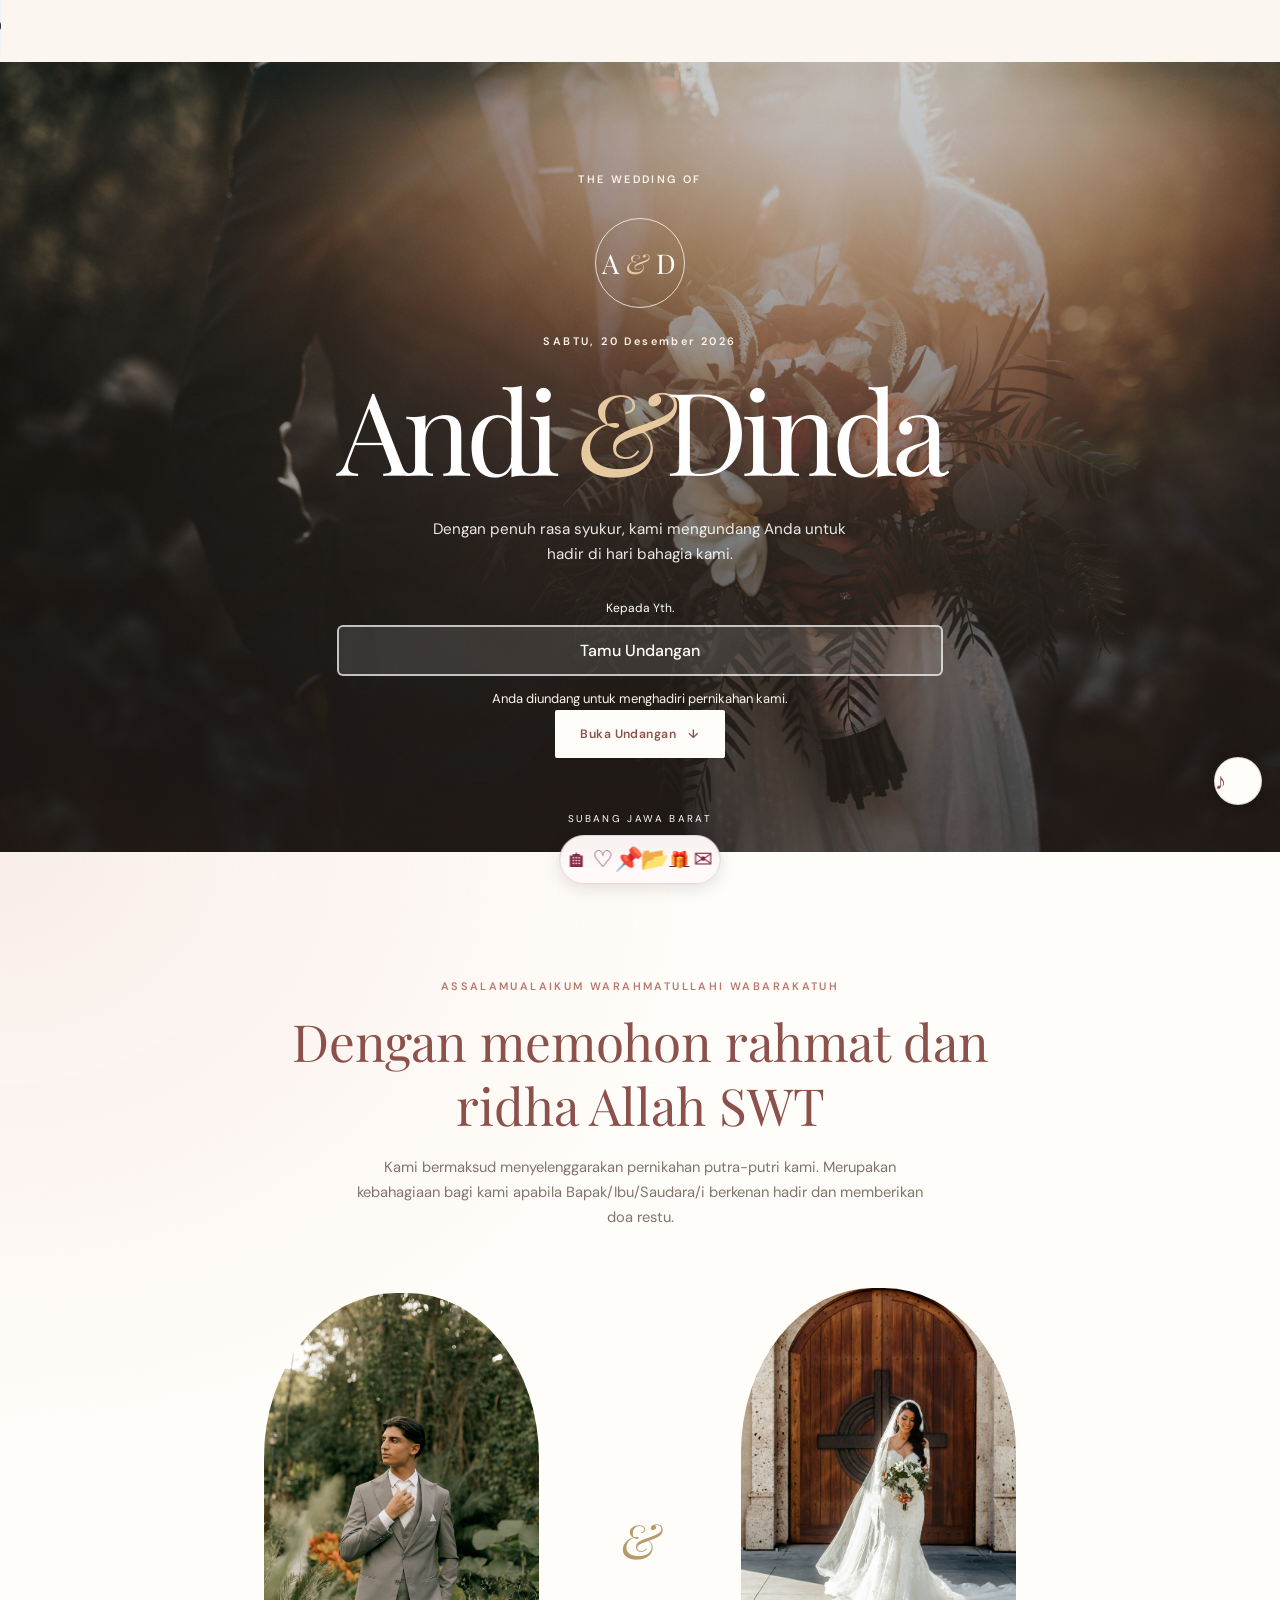
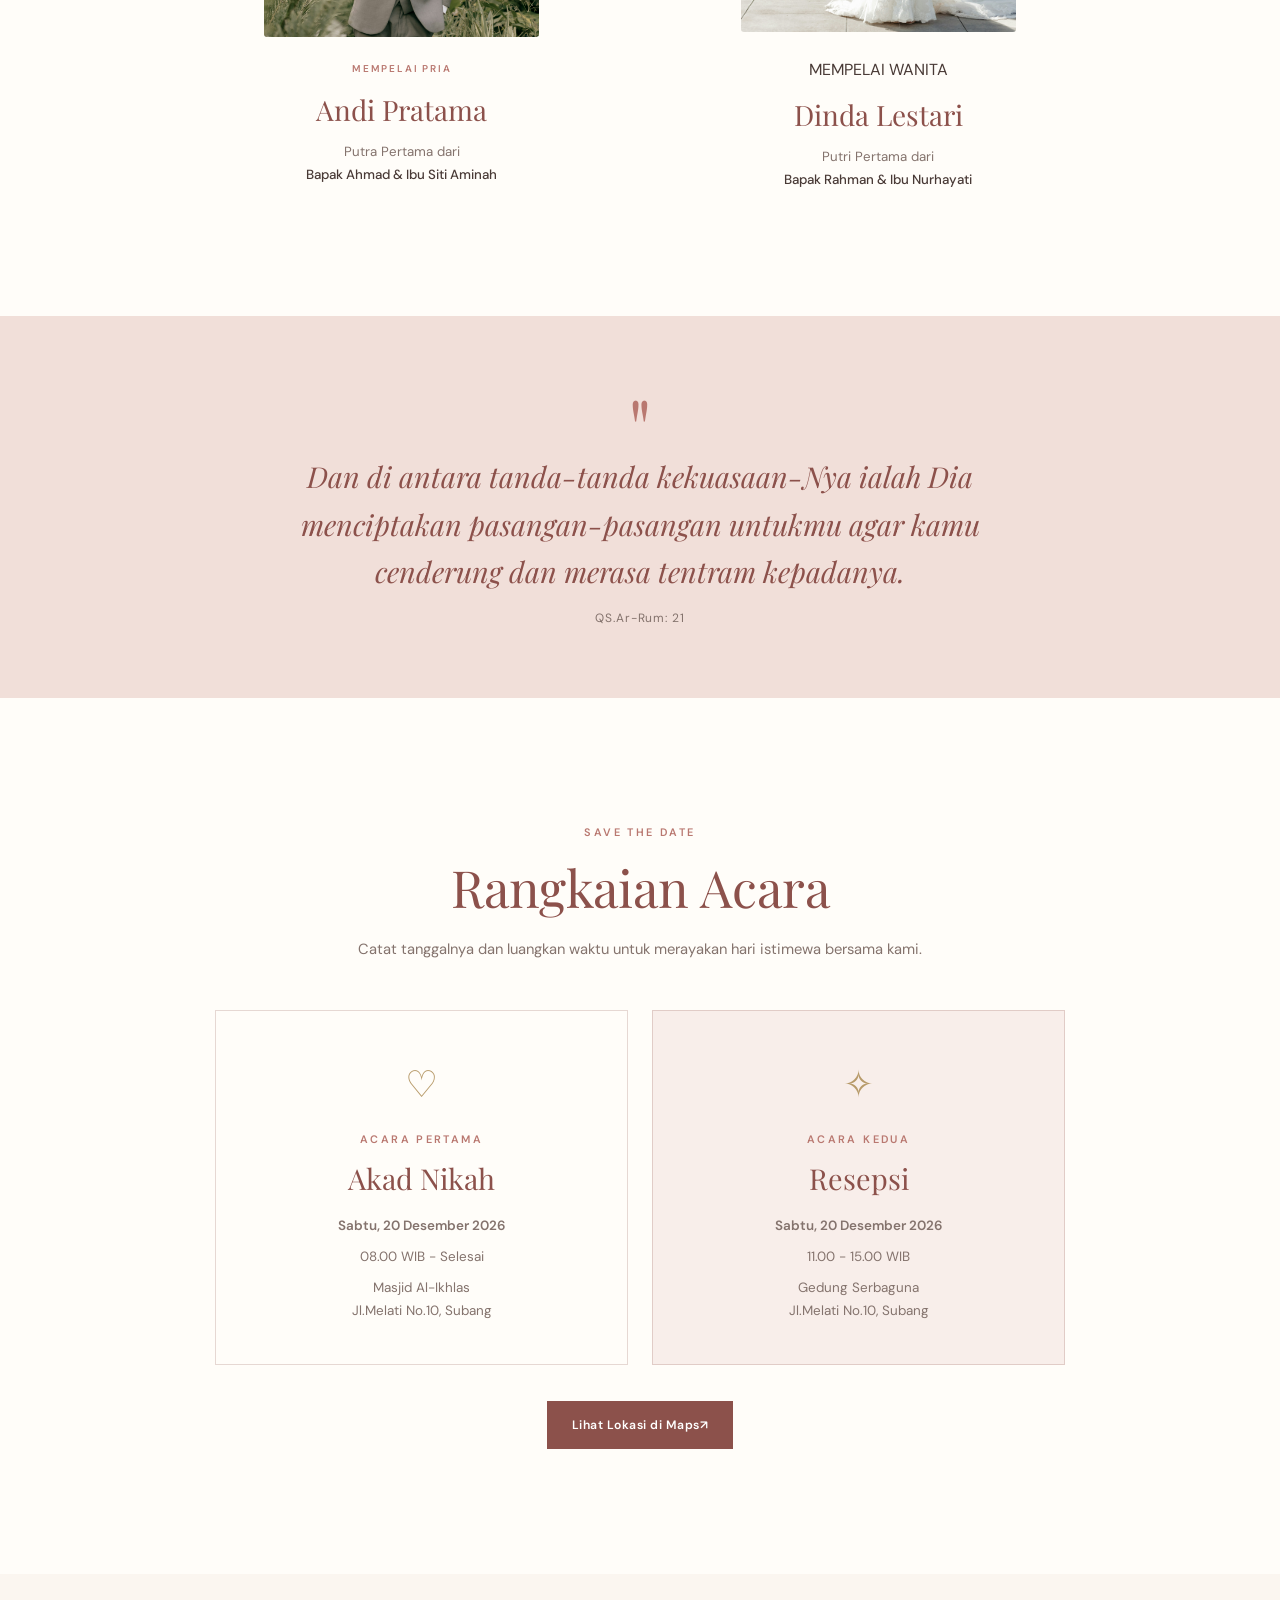
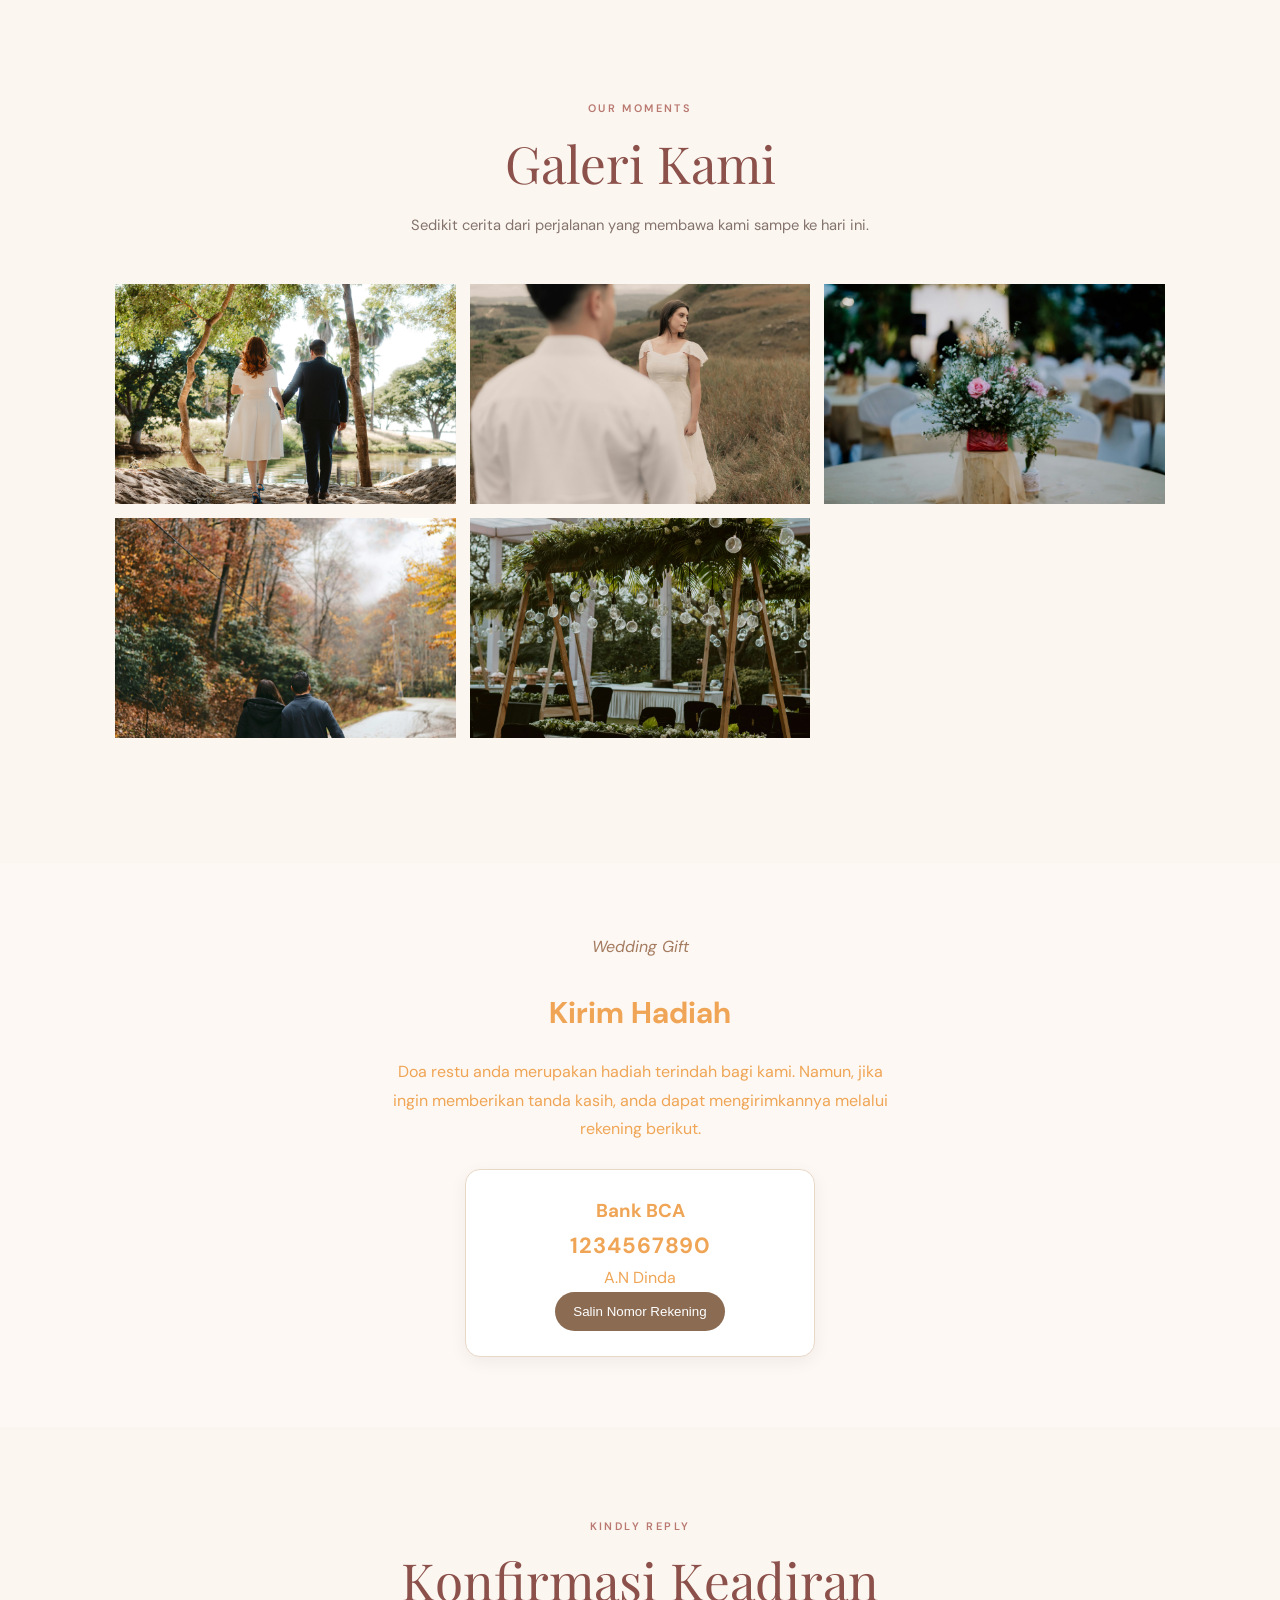
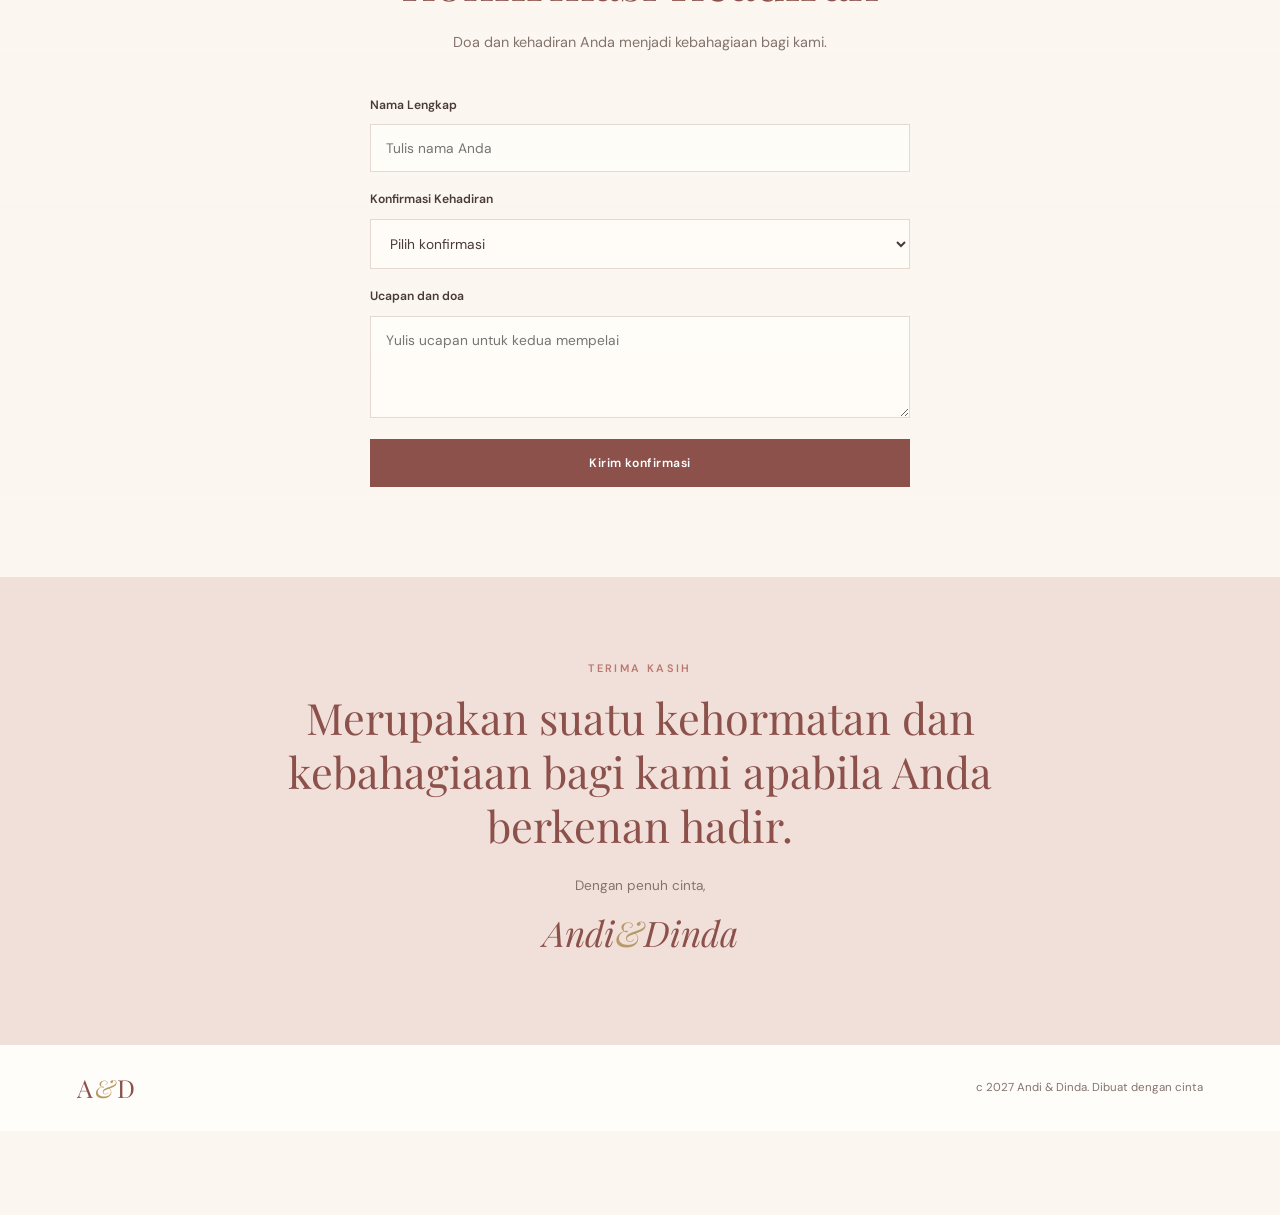
==== index.html @ 4f4aca9a "Add files via upload" ====
<!DOCTYPE html>
<html lang="id">
    <head>
        <meta charset="UTF-8">
        <meta name="viewport" content="width=device-width, initial-scale=1.0">
        <meta name="description"
        content="Undangan DIgital Andi & Dinda.">
        <title>Undangan Pernikahan| Andi &amp; Dinda</title>
        <link rel="preconnect" href="https://fonts.googleapis.com">
        <link rel="preconnect" href="https://fonts.gstatic.com" crossorigin>
        <link href="https://fonts.googleapis.com/css2?family=DM+Sans:wght@400;500;600&family=Playfair+Display:ital,wght@0,400;0,500;0,600;1,400;1,500&display=swap" rel="stylesheet">
        <link rel="stylesheet" href="style.css">
    </head>
    <body>

        <audio id="musikUndangan" loop controls>
            <source src="audio/musik.mp3" type="audio/mpeg">
        </audio>
        <button id="tombolMusik" class="music-button" type="button" aria-label="Putar musik">♪</button>
        <main>
            <section class="hero" id="home">
                <div class="hero-shade"></div>
                <div class="hero-content">
                    <p class="eyebrow">THE WEDDING OF</p>
                    <p class="monogram">A <span>&amp;</span> D</p>
                    <p class="eyebrow hero-date">SABTU, 20 Desember 2026</p>
                    <h1>Andi <em>&amp;</em>Dinda</h1>
                    <p class="hero-copy">Dengan penuh rasa syukur, kami mengundang Anda untuk hadir di hari bahagia kami.</p>
                     <p class="guest-label">Kepada Yth.</p>
                    <h2 id="nama-tamu">Tamu Undangan</h2>
                    <p class="guest-invitation">Anda diundang untuk menghadiri pernikahan kami.</p>
                    <a class="button button-light" href="#mempelai">Buka Undangan <span aria-hiden="true">↓</span></a>
                </div>
                <span class="hero-caption">SUBANG JAWA BARAT</span>
            </section>
            <section class="section intro-section" id="mempelai">
                <p class="eyebrow">ASSALAMUALAIKUM WARAHMATULLAHI WABARAKATUH</p>
                <h2>Dengan memohon rahmat dan ridha Allah SWT</h2>
                <p class="section-lead">Kami bermaksud menyelenggarakan pernikahan putra-putri kami. Merupakan kebahagiaan bagi kami apabila Bapak/Ibu/Saudara/i berkenan hadir dan memberikan doa restu.</p>
            <div class="couple-grid">
                <article class="person-card">
                    <img src="alexander-mass-r4Fz5SkUISM-unsplash.jpg" alt="Potret calon mempelai pria">
                    <p class="person-label">MEMPELAI PRIA</p>
                    <h3>Andi Pratama</h3>
                    <p>Putra Pertama dari<br><strong>Bapak Ahmad &amp; Ibu Siti Aminah</strong></p>
                </article>
                <div class="ampersand" aria-hidden="true">&amp;</div>
                <article class="person-card">
                    <img src="thomas-christian-gs8kJSZxTVk-unsplash.jpg" alt="Potret calon mempelai wanita"
                    <p class="person-label">MEMPELAI WANITA</p>
                    <h3>Dinda Lestari</h3>
                    <p>Putri Pertama dari<br><strong>Bapak Rahman &amp; Ibu Nurhayati</strong></p>
                </article>
                </div>
                </section>

                <section class="quote-section">
                    <div class="quote-mark">"</div>
                    <blockquote>Dan di antara tanda-tanda kekuasaan-Nya ialah Dia menciptakan pasangan-pasangan untukmu agar kamu cenderung dan merasa tentram kepadanya.</blockquote>
                    <p>QS.Ar-Rum: 21</p>
                </section>
                <section class="section event-section" id="acara">
                    <p class="eyebrow">SAVE THE DATE</p>
                    <h2>Rangkaian Acara</h2>
                    <p class="section-lead">Catat tanggalnya dan luangkan waktu untuk merayakan hari istimewa bersama kami.</p>
                <div class="event-grid">
                    <article class="event-card">
                        <div class="event-icon" aria-hidden="true">♡</div>
                        <p class="eyebrow">ACARA PERTAMA</p>
                        <h3>Akad Nikah</h3>
                        <p class="event-date">Sabtu, 20 Desember 2026</p>
                        <p>08.00 WIB - Selesai</p>
                        <p>Masjid Al-Ikhlas<br>Jl.Melati No.10, Subang</p>
                    </article>
                    <article class="event-card event-card-featured">
                        <div class="event-icon" aria-hidden="true">✧</div>
                        <p class="eyebrow">ACARA KEDUA</p>
                        <h3>Resepsi</h3>
                        <p class="event-date"> Sabtu, 20 Desember 2026</p>
                        <p>11.00 - 15.00 WIB</p>
                        <p>Gedung Serbaguna<br>Jl.Melati No.10, Subang</p>
                    </article>
                </div>
                <a class="button button-dark" href="https://maps.app.goo.gl/okZQDETjFkdx8SoC9" target="_blank" rel="noopener noreferrer">Lihat Lokasi di Maps↗</a>
            </section>

            <section class="gallery-section section" id="galeri">
                <p class="eyebrow">OUR MOMENTS</p>
                <h2>Galeri Kami</h2>
                <p class="section-lead">Sedikit cerita dari perjalanan yang membawa kami sampe ke hari ini.</p>
                <div class="gallery-grid">
                    <img class="gallery-talk" src="fotografo-samuel-cruz-aGS-cbWDKeQ-unsplash.jpg" alt="Pasangan pengantin diluar ruangan">
                    <img class="gallery-talk" src="alexander-mass-YDkdarZTysY-unsplash.jpg" alt="Momen Prewedding">
                    <img class="gallery-talk" src="adi-nasta-hThWB14wmQ0-unsplash.jpg" alt="Dekorasi bunga pernikahan">
                    <img class="gallery-talk" src="amy-humphries-J64p3tfXQs0-unsplash.jpg" alt="Pasangan berjalan bersama">
                    <img class="gallery-talk" src="vidit-goswami-Qkm_DzPYiD4-unsplash.jpg" alt="Detail Dekorasi">
                </div>
            </section>
            <!--wedding gift-->
            <section id="gift" class="gift-section">
                <p class="section-subtitle">Wedding Gift</p>
                <h2>Kirim Hadiah</h2>
                <p> Doa restu anda merupakan hadiah terindah bagi kami. Namun, jika ingin memberikan tanda kasih, 
                    anda dapat mengirimkannya melalui rekening berikut.
                </p>
                
                <div class="gift-card">
                    <h3>Bank BCA</h3>
                    <p class="rekening">1234567890</p>
                    <p>A.N Dinda</p>
                    <button type="button" onclick="salinRekening('1234567890')">Salin Nomor Rekening</button>
                </div>
            </section>
            <section class="rsvp-section" id="rsvp">
                <div class="rsvp-inner">
                    <p class="eyebrow">KINDLY REPLY</p>
                    <h2>Konfirmasi Keadiran</h2>
                    <p>Doa dan kehadiran Anda menjadi kebahagiaan bagi kami.</p>
                    <form class="rsvp-form" action="#" method="get">
                        <label for="nama">Nama Lengkap</label> 
                        <input id="nama" name="nama" type="text" placeholder="Tulis nama Anda" required>
                        <label for="kehadiran">Konfirmasi Kehadiran</label>
                        <select id="kehadiran" name="kehadiran" required>
                            <option value="">Pilih konfirmasi</option>
                            <option value="hadir">Insyaallah hadir</option>
                            <option value="tidak-hadir">Maaf, belum bisa hadir</option>
                        </select>
                        <label for="pesan">Ucapan dan doa</label>
                        <textarea id="pesan" name="pesan" rows="4" placeholder="Yulis ucapan untuk kedua mempelai"></textarea>
                        <button class="button button-dark" type="submit">Kirim konfirmasi</button>
                    </form>
                </div> 
            </section>

            <section class="closing-section">
                <p class="eyebrow">TERIMA KASIH</p>
                <h2>Merupakan suatu kehormatan dan kebahagiaan bagi kami apabila Anda berkenan hadir.</h2>
                <p>Dengan penuh cinta,</p>
                <p class="signature">Andi<span>&amp;</span>Dinda</p>
            </section>
                </main>
            
                <footer class="site-footer">
                    <a class="brand" href="#home">A<span>&amp;</span>D</a>
                    <p>c 2027 Andi &amp; Dinda. Dibuat dengan cinta</p>
                </footer>
                <!-- Menu ikon di bagian bawah -->
                 <nav class="bottom-menu" aria-label="Menu undangan">
                    <a href="#home" class="menu-item" aria-label="Home">
                        <span class="menu-icon">🏠︎</span>
                    </a>
                    <a href="#mempelai" class="menu-item" aria-label="Mempelai">
                        <span class="menu-icon">♡</span>
                    </a>
                    <a href="https://maps.app.goo.gl/okZQDETjFkdx8SoC9" 
                       target="-blank"
                       rel="noopener noreferrer"
                       class="menu-item"
                       aria-label="Lokasi">
                       <span class="menu-icon">📌</span>
                    </a>
                    <a href="#galeri" class="menu-item" aria-label="Galeri">
                        <span class="menu-icon">📂</span>
                    </a>
                     <a href="#gift"  aria-label="Wedding Gift">
                        <span>🎁</span>
                    </a>
                    <a href="#rsvp" class="menu-item" aria-label="RSVP">
                        <span class="menu-icon">✉</span>
                    </a>
                    </a>

                    </nav>
        <script>
           // Fungsi untuk mengambil parameter dari URL
function getQueryParam(param) {
    const urlParams = new URLSearchParams(window.location.search);
    return urlParams.get(param);
}

// Mengambil nilai dari parameter 'to', 'kepada', atau 'nama'
document.addEventListener("DOMContentLoaded", function() {
    let namaTamu = getQueryParam('to') || getQueryParam('kepada') || getQueryParam('nama');
    
    // Ganti karakter plus (+) atau persen (%20) menjadi spasi biasa (jika ada yang manual)
    if (namaTamu) {
        namaTamu = namaTamu.replace(/\+/g, ' ');
        // Menampilkan nama tamu ke elemen HTML dengan id="nama-tamu"
        const elemenNama = document.getElementById('nama-tamu');
        if (elemenNama) {
            elemenNama.innerText = decodeURIComponent(namaTamu);
        }
    } else {
        // Nama default jika tidak ada parameter di URL
        const elemenNama = document.getElementById('nama-tamu');
        if (elemenNama) {
            elemenNama.innerText = 'Tamu Undangan';
        }
    }
    
});
function salinRekening(nomor) {
    navigator.clipboard.writeText(nomor).then(() => alert("Nomor rekening berhasil disalin!")).catch(() => alert("Gagal menyalin nomor rekening."));

}
// 1. Ambil elemen audio dan tombol
const musik = document.getElementById("musikUndangan");
const tombolBuka = document.querySelector('.hero a[href="#mempelai"]');

// Tes awal untuk memastikan HTML dan JS tersambung
if (!musik) {
    console.error("❌ ERROR: Tag <audio id='musikUndangan'> TIDAK ditemukan di HTML!");
}
if (!tombolBuka) {
    console.error("❌ ERROR: Tombol dengan selector '.hero a[href=\"#mempelai\"]' TIDAK ditemukan di HTML!");
}

// 2. Jalankan fungsi jika kedua elemen di atas ada
if (tombolBuka && musik) {
    tombolBuka.addEventListener("click", function () {
        console.log("Tombol diklik! Mencoba memutar musik...");
        
        // Memutar musik
        musik.play()
            .then(function() {
                console.log("✅ SUKSES: Musik berhasil berputar!");
            })
            .catch(function(error) {
                console.error("❌ GAGAL memutar musik. Error browser:", error);
            });
    });
}
        </script>
    </body>
    </html>
---- style.css ----
/* =========================================
   TEMPLATE UNDANGAN DIGITAL
   HTML5 + CSS3 saja, tanpa JavaScript
   ========================================= */

:root {
  --cream: #fbf6f0;
  --paper: #fffdf9;
  --blush: #f0d8d2;
  --rose: #b97870;
  --rose-dark: #8c514b;
  --ink: #493a36;
  --muted: #84736d;
  --gold: #b79a69;
  --line: rgba(140, 81, 75, .22);
  --serif: "Playfair Display", Georgia, serif;
  --sans: "DM Sans", Arial, sans-serif;
}

* {
  box-sizing: border-box;
  margin: 0;
  padding: 0;
}

html {
  scroll-behavior: smooth;
  scroll-padding-top: 84px;
}

body {
  background: var(--cream);
  color: var(--ink);
  font-family: var(--sans);
  line-height: 1.7;
}

img {
  display: block;
  max-width: 100%;
}

a {
  color: inherit;
}


.brand {
  color: var(--rose-dark);
  font-family: var(--serif);
  font-size: 1.55rem;
  letter-spacing: .08em;
  text-decoration: none;
}

.brand span,
.signature span {
  color: var(--gold);
  font-style: italic;
}

.main-nav {
  align-items: center;
  display: flex;
  gap: clamp(14px, 2.8vw, 36px);
}

.main-nav a {
  color: var(--muted);
  font-size: .78rem;
  letter-spacing: .04em;
  text-decoration: none;
  transition: color .2s ease;
}

.main-nav a:hover,
.main-nav a:focus-visible {
  color: var(--rose-dark);
}

.hero {
  align-items: center;
  background:
    linear-gradient(180deg, rgba(49, 35, 30, .14), rgba(49, 35, 30, .54)),
    url("nathan-dumlao-5BB_atDT4oA-unsplash.jpg") center 48% / cover;
  color: white;
  display: flex;
  justify-content: center;
  min-height: min(790px, 88vh);
  overflow: hidden;
  padding: 100px 24px 86px;
  position: relative;
  text-align: center;
}

.hero-content {
  max-width: 760px;
  position: relative;
  z-index: 1;
}

.eyebrow {
  color: var(--rose);
  font-size: .68rem;
  font-weight: 600;
  letter-spacing: .22em;
  line-height: 1.8;
}

.hero .eyebrow {
  color: #fff3e8;
}

.monogram {
  align-items: center;
  border: 1px solid rgba(255, 255, 255, .75);
  border-radius: 50%;
  display: flex;
  font-family: var(--serif);
  font-size: 1.7rem;
  height: 90px;
  justify-content: center;
  letter-spacing: .08em;
  margin: 28px auto 24px;
  width: 90px;
}

.monogram span {
  color: #e8cba1;
  font-style: italic;
  margin: 0 5px;
}

.hero-date {
  margin-bottom: 12px;
}

.hero h1 {
  font-family: var(--serif);
  font-size: clamp(3.5rem, 9vw, 7.2rem);
  font-weight: 400;
  letter-spacing: -.055em;
  line-height: 1.12;
}

.hero h1 em {
  color: #e7c9a0;
  font-weight: 400;
}

.hero-copy {
  color: rgba(255, 255, 255, .9);
  font-size: .95rem;
  margin: 24px auto 30px;
  max-width: 440px;
}

.button {
  align-items: center;
  border: 1px solid transparent;
  cursor: pointer;
  display: inline-flex;
  font: 600 .76rem var(--sans);
  gap: 12px;
  justify-content: center;
  letter-spacing: .04em;
  min-height: 48px;
  padding: 13px 24px;
  text-decoration: none;
  transition: background .2s ease, color .2s ease, transform .2s ease;
}

.button:hover {
  transform: translateY(-2px);
}

.button-light {
  background: var(--paper);
  border-radius: 2px;
  color: var(--rose-dark);
}

.button-light:hover {
  background: var(--blush);
}

.button-dark {
  background: var(--rose-dark);
  color: white;
}

.button-dark:hover {
  background: #70403b;
}

.hero-caption {
  bottom: 24px;
  font-size: .62rem;
  letter-spacing: .24em;
  position: absolute;
}

.section {
  padding: clamp(70px, 10vw, 125px) 24px;
  text-align: center;
}

.section h2,
.rsvp-section h2,
.closing-section h2 {
  color: var(--rose-dark);
  font-family: var(--serif);
  font-size: clamp(2.1rem, 4vw, 3.4rem);
  font-weight: 400;
  line-height: 1.25;
  margin: 12px auto 18px;
}

.intro-section {
  background:
    radial-gradient(ellipse at top left, rgba(240, 216, 210, .42), transparent 38%),
    var(--paper);
}

.intro-section > h2 {
  max-width: 700px;
}

.section-lead {
  color: var(--muted);
  font-size: .92rem;
  margin: 0 auto;
  max-width: 590px;
}

.couple-grid {
  align-items: center;
  display: grid;
  gap: 32px;
  grid-template-columns: minmax(0, 1fr) auto minmax(0, 1fr);
  margin: 58px auto 0;
  max-width: 850px;
}

.person-card img {
  aspect-ratio: 4 / 5;
  border-radius: 48% 48% 3px 3px;
  margin: 0 auto 24px;
  max-width: 275px;
  object-fit: cover;
  width: 100%;
}

.person-label {
  color: var(--rose);
  font-size: .62rem;
  font-weight: 600;
  letter-spacing: .18em;
}

.person-card h3 {
  color: var(--rose-dark);
  font-family: var(--serif);
  font-size: 1.75rem;
  font-weight: 400;
  margin: 8px 0;
}

.person-card p:last-child {
  color: var(--muted);
  font-size: .83rem;
}

.person-card strong {
  color: var(--ink);
  font-weight: 500;
}

.ampersand {
  color: var(--gold);
  font-family: var(--serif);
  font-size: 3rem;
  font-style: italic;
}

.quote-section {
  background: #f1dfd9;
  padding: 70px 24px;
  text-align: center;
}

.quote-mark {
  color: var(--rose);
  font-family: var(--serif);
  font-size: 5rem;
  height: 55px;
  line-height: 1;
}

.quote-section blockquote {
  color: var(--rose-dark);
  font-family: var(--serif);
  font-size: clamp(1.2rem, 2.6vw, 1.8rem);
  font-style: italic;
  line-height: 1.65;
  margin: 12px auto;
  max-width: 760px;
}

.quote-section p {
  color: var(--muted);
  font-size: .75rem;
  letter-spacing: .08em;
}

.event-section {
  background: var(--paper);
}

.event-grid {
  display: grid;
  gap: 24px;
  grid-template-columns: repeat(2, minmax(0, 1fr));
  margin: 48px auto 36px;
  max-width: 850px;
  text-align: center;
}

.event-card {
  border: 1px solid var(--line);
  padding: 42px 24px;
}

.event-card-featured {
  background: #f8eeea;
}

.event-icon {
  color: var(--gold);
  font-size: 2.3rem;
  margin-bottom: 14px;
}

.event-card h3 {
  color: var(--rose-dark);
  font-family: var(--serif);
  font-size: 1.8rem;
  font-weight: 400;
  margin: 5px 0 12px;
}

.event-card p:not(.eyebrow) {
  color: var(--muted);
  font-size: .84rem;
  margin-top: 8px;
}

.event-card .event-date {
  color: var(--ink);
  font-weight: 600;
}

.gallery-section {
  background: var(--cream);
}

.gallery-grid {
  display: grid;
  gap: 14px;
  grid-auto-rows: 220px;
  grid-template-columns: repeat(3, minmax(0, 1fr));
  margin: 46px auto 0;
  max-width: 1050px;
}

.gallery-grid img {
  height: 100%;
  object-fit: cover;
  width: 100%;
}

.gallery-grid .gallery-tall {
  grid-row: span 2;
}

.rsvp-section {
  background:
    linear-gradient(rgba(251, 246, 240, .94), rgba(251, 246, 240, .96)),
    url("https://images.unsplash.com/photo-1465495976277-4387d4b0e4a6?auto=format&fit=crop&w=1600&q=80") center / cover;
  padding: 90px 24px;
  text-align: center;
}

.rsvp-inner {
  margin: 0 auto;
  max-width: 540px;
}

.rsvp-section > p,
.rsvp-inner > p:not(.eyebrow):not(.form-note) {
  color: var(--muted);
  font-size: .9rem;
}

.rsvp-form {
  display: grid;
  gap: 9px;
  margin-top: 32px;
  text-align: left;
}

.rsvp-form label {
  color: var(--ink);
  font-size: .76rem;
  font-weight: 600;
  margin-top: 8px;
}

.rsvp-form input,
.rsvp-form select,
.rsvp-form textarea {
  background: rgba(255, 253, 249, .95);
  border: 1px solid var(--line);
  border-radius: 0;
  color: var(--ink);
  font: 400 .86rem var(--sans);
  outline: none;
  padding: 14px 15px;
  width: 100%;
}

.rsvp-form input:focus,
.rsvp-form select:focus,
.rsvp-form textarea:focus {
  border-color: var(--rose);
  box-shadow: 0 0 0 3px rgba(185, 120, 112, .12);
}

.rsvp-form textarea {
  resize: vertical;
}

.rsvp-form .button {
  margin-top: 12px;
  width: 100%;
}

.form-note {
  color: var(--muted);
  font-size: .72rem;
  margin-top: 18px;
  text-align: left;
}

.closing-section {
  background: #f1dfd9;
  padding: 82px 24px;
  text-align: center;
}

.closing-section h2 {
  font-size: clamp(1.8rem, 3.5vw, 2.7rem);
  max-width: 720px;
}

.closing-section > p:not(.eyebrow):not(.signature) {
  color: var(--muted);
  font-size: .85rem;
  margin-top: 22px;
}

.signature {
  color: var(--rose-dark);
  font-family: var(--serif);
  font-size: 2.2rem;
  font-style: italic;
  margin-top: 6px;
}

.site-footer {
  align-items: center;
  background: var(--paper);
  display: flex;
  flex-wrap: wrap;
  gap: 14px;
  justify-content: space-between;
  padding: 22px clamp(20px, 6vw, 88px);
}

.site-footer p {
  color: var(--muted);
  font-size: .72rem;
}

/* Tablet */
@media (max-width: 760px) {
  .site-header {
    align-items: flex-start;
    flex-direction: column;
    gap: 8px;
    padding: 12px 20px;
  }

  .brand {
    font-size: 1.3rem;
  }

  .main-nav {
    gap: 18px;
    max-width: 100%;
    overflow-x: auto;
    padding-bottom: 3px;
    width: 100%;
  }

  .main-nav a {
    flex: 0 0 auto;
    font-size: .72rem;
  }

  .hero {
    min-height: 78vh;
  }

  .couple-grid {
    gap: 18px;
  }

  .person-card h3 {
    font-size: 1.45rem;
  }

  .event-grid {
    gap: 14px;
  }

  .event-card {
    padding: 32px 16px;
  }

  .gallery-grid {
    grid-auto-rows: 180px;
    gap: 10px;
  }
}

/* Mobile */
@media (max-width: 520px) {
  html {
    scroll-padding-top: 110px;
  }

  .hero {
    min-height: 76vh;
    padding: 80px 20px 70px;
  }

  .monogram {
    height: 76px;
    width: 76px;
  }

  .hero-copy {
    font-size: .85rem;
  }

  .section {
    padding: 70px 20px;
  }

  .intro-section .eyebrow {
    font-size: .57rem;
    letter-spacing: .14em;
  }

  .couple-grid {
    gap: 18px 12px;
    grid-template-columns: 1fr 1fr;
  }

  .ampersand {
    display: none;
  }

  .person-card img {
    margin-bottom: 17px;
  }

  .person-card h3 {
    font-size: 1.3rem;
  }

  .person-card p:last-child {
    font-size: .73rem;
  }

  .event-grid {
    grid-template-columns: 1fr;
  }

  .gallery-grid {
    grid-auto-rows: 135px;
    grid-template-columns: repeat(2, minmax(0, 1fr));
  }

  .gallery-grid .gallery-tall {
    grid-row: span 2;
  }

  .site-footer {
    flex-direction: column;
    justify-content: center;
    text-align: center;
  }
}

@media (prefers-reduced-motion: reduce) {
  html {
    scroll-behavior: auto;
  }

  *,
  *::before,
  *::after {
    transition-duration: .01ms !important;
  }
}

/* Menu Ikon Bawah */
.bottom-menu {
  position: fixed;
  bottom: 16px;
  left: 50%;
  transform: translatex(-50%);
  width: calc(100% -24px);
  max-width: 460px;
  display: flex;
  justify-content: space-around;
  align-items: center;
  gap: 2px;
  padding: 10px 4px;
  background: rgba(255, 250, 249, 0.96);
  border: 1px solid #ead5d5;
  border-radius: 30px;
  box-shadow: 0 4px 18px rgba(0, 0, 0, 0.12);
  backdrop-filter: blur(12px);
  -webkit-backdrop-filter: blur(12px);
  z-index: 9999;
}
.bottom-menu .menu-item {
  flex: 1;
  min-width: 0;
  display: flex;
  flex-direction: column;
  align-items: center;
  gap: 4px;
  color: #842b43;
  text-decoration: none;
  font-family: "DM Sans", sans-serif;
}
.bottom-menu .menu-icon {
  display: block;
  font-size: 23px;
  line-height: 1;
}
.bottom-menu .menu-label {
 display: none !important;
}
.bottom-menu .menu-item:active {
  transform: scale(0.92);
} 
html {
  scroll-behavior: smooth;
  scroll-padding-top: 20px;
}
body {
  padding-bottom: 84px;
}
/* penyesuaian layar hp */
@media (max-width: 380px) {
  .bottom-menu {
    width: calc(100% - 16px);
    padding: 9px 3px;
  }
  .bottom-menu .menu-icon {
    font-size: 22px;
  }
  
}

/* kotak nama tamu undangan */
.guest-label {
  color: var(--dark);
  font-size: 12px;
  margin-top: 24px;
  margin-bottom: 6px;
  text-align: center;
}
#nama-tamu {
  display: inline_block !important;
  color: #ffffff !important;
  font-family: "DM Sans", sans-serif;
  font-size: 16px;
  font-weight: 500;
  padding: 10px 22px !important;
  margin: 0 auto 12px;
  border: 2px solid rgba(255, 255, 255, 0.7) !important;
  border-radius: 6px !important;
  background: rgba(255, 255, 255, 0.12) !important;
  max-width: 100%;
  overflow-wrap: anywhere;
  text-align: center;
}
.guest-invitation {
  color: #fff3e8;
  font-size: 13px;
  margin-top: 4px;
  text-align: center;
}
/*tombol musik undangan*/
.music-button {
  position: fixed;
  right: 18px;
  bottom: 95px;
  width: 48px;
  height: 48px;
  display: flex;
  align-items: center;
  border: 1px solid var(--line);
  border-radius: 50%;
  background: var(--paper);
  color: var(--rose-dark);
  font-size: 23px;
  cursor: pointer;
  z-index: 10000;
  box-shadow: 0 4px 12px rgba(0, 0, 0, 0.15);
}
.music-button:active {
  transform: scale(0.92);
}
/*Wedding Gift*/
.gift-section {
  padding: 70px 20px;
  text-align: center;
  background: #fdf8f3;
  color: #efa555;
}
.gift-section .section-subtitle {
  font-style: italic;
  color: #a47b60;
}
.gift-section h2 {
  font-size: 30px;
  margin: 10px 0 20px;
}
.gift-section > p {
  max-width: 500px;
  margin:0 auto 25px;
  line-height: 1.8;
}
.gift-card {
  max-width: 350px;
  margin: 0 auto;
  padding: 25px 20px;
  background: #fff;
  border: 1px solid #e8d8c8;
  border-radius: 15px;
  box-shadow: 0 5px 18px rgba(0, 0, 0, 0.06)
}

.gift-card h3 {
  margin-top: 0;
}

.gift-card .rekening {
  font-size: 22px;
  font-weight: bold;
  letter-spacing: 1px;
}
.gift-card button {
  padding: 12px 18px;
  border: none;
  border-radius: 25px;
  background: #8b6b52;
  color: white;
  cursor: pointer;
}
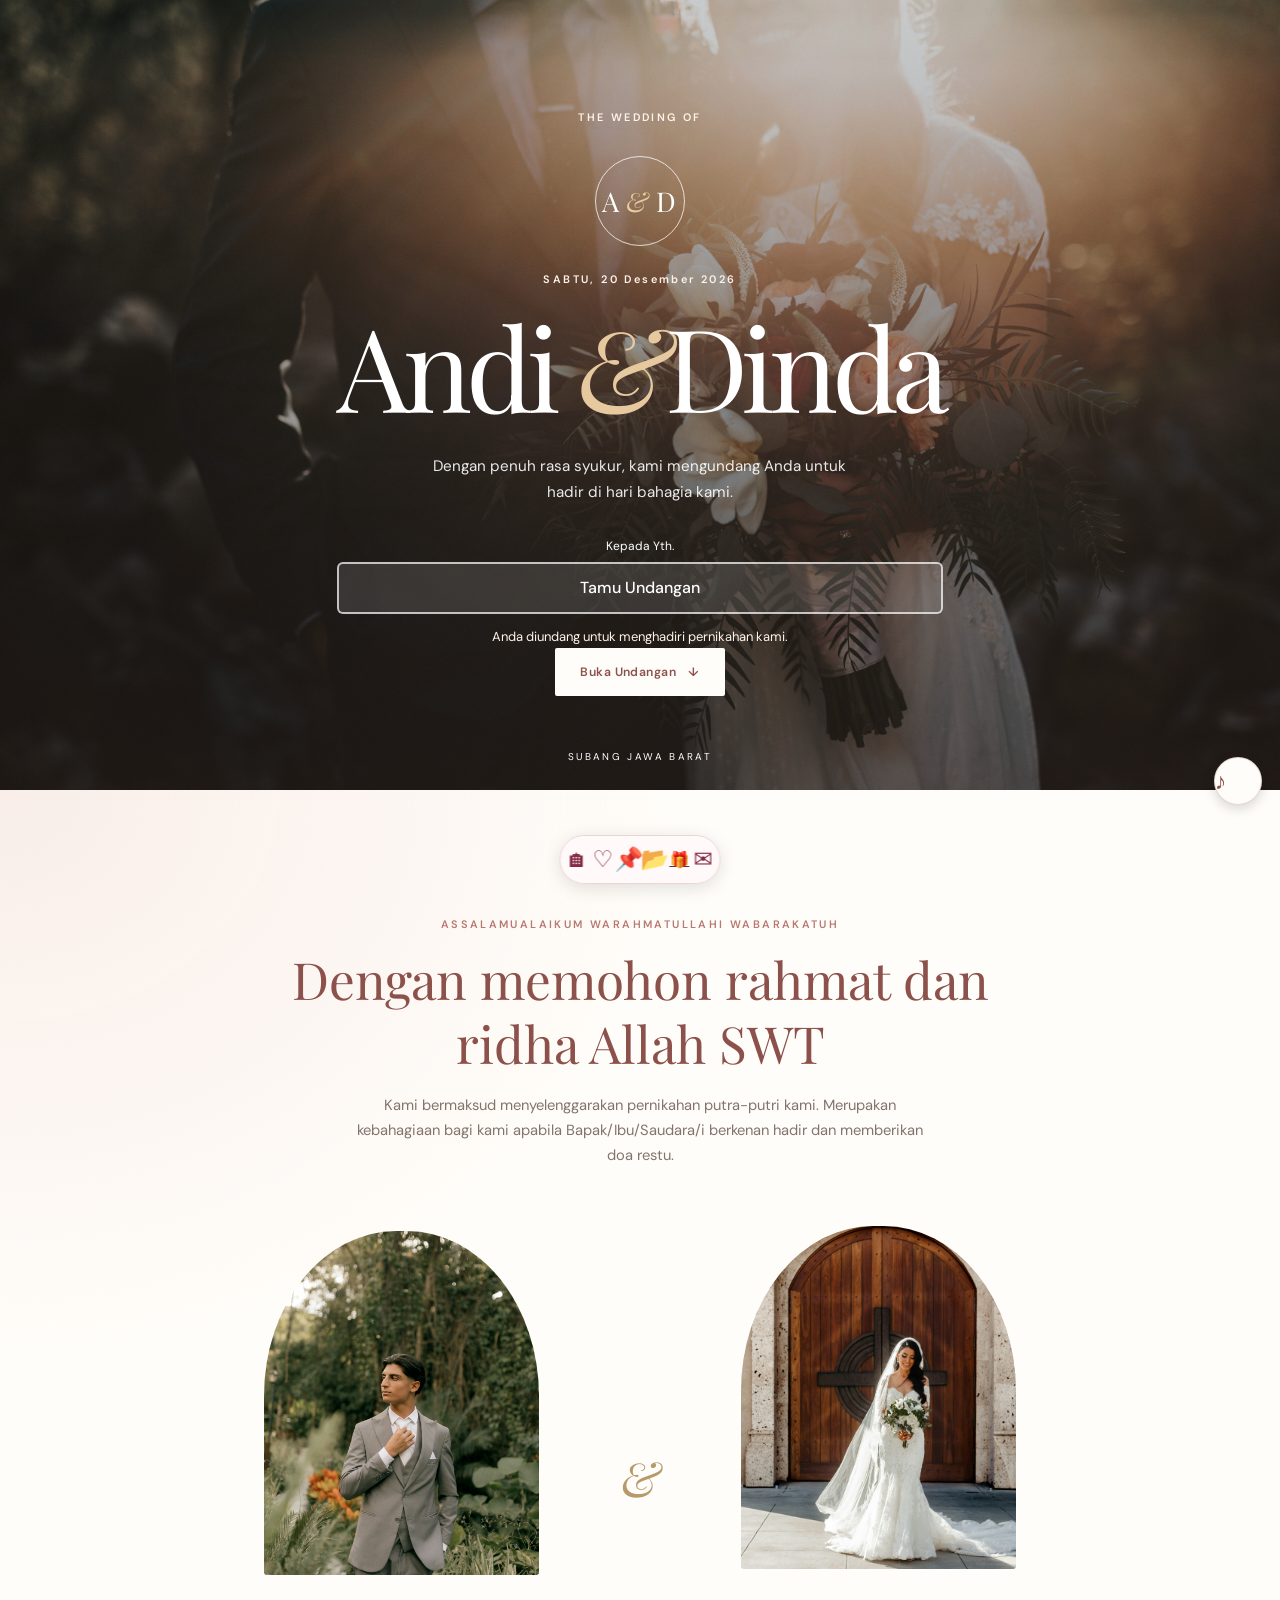
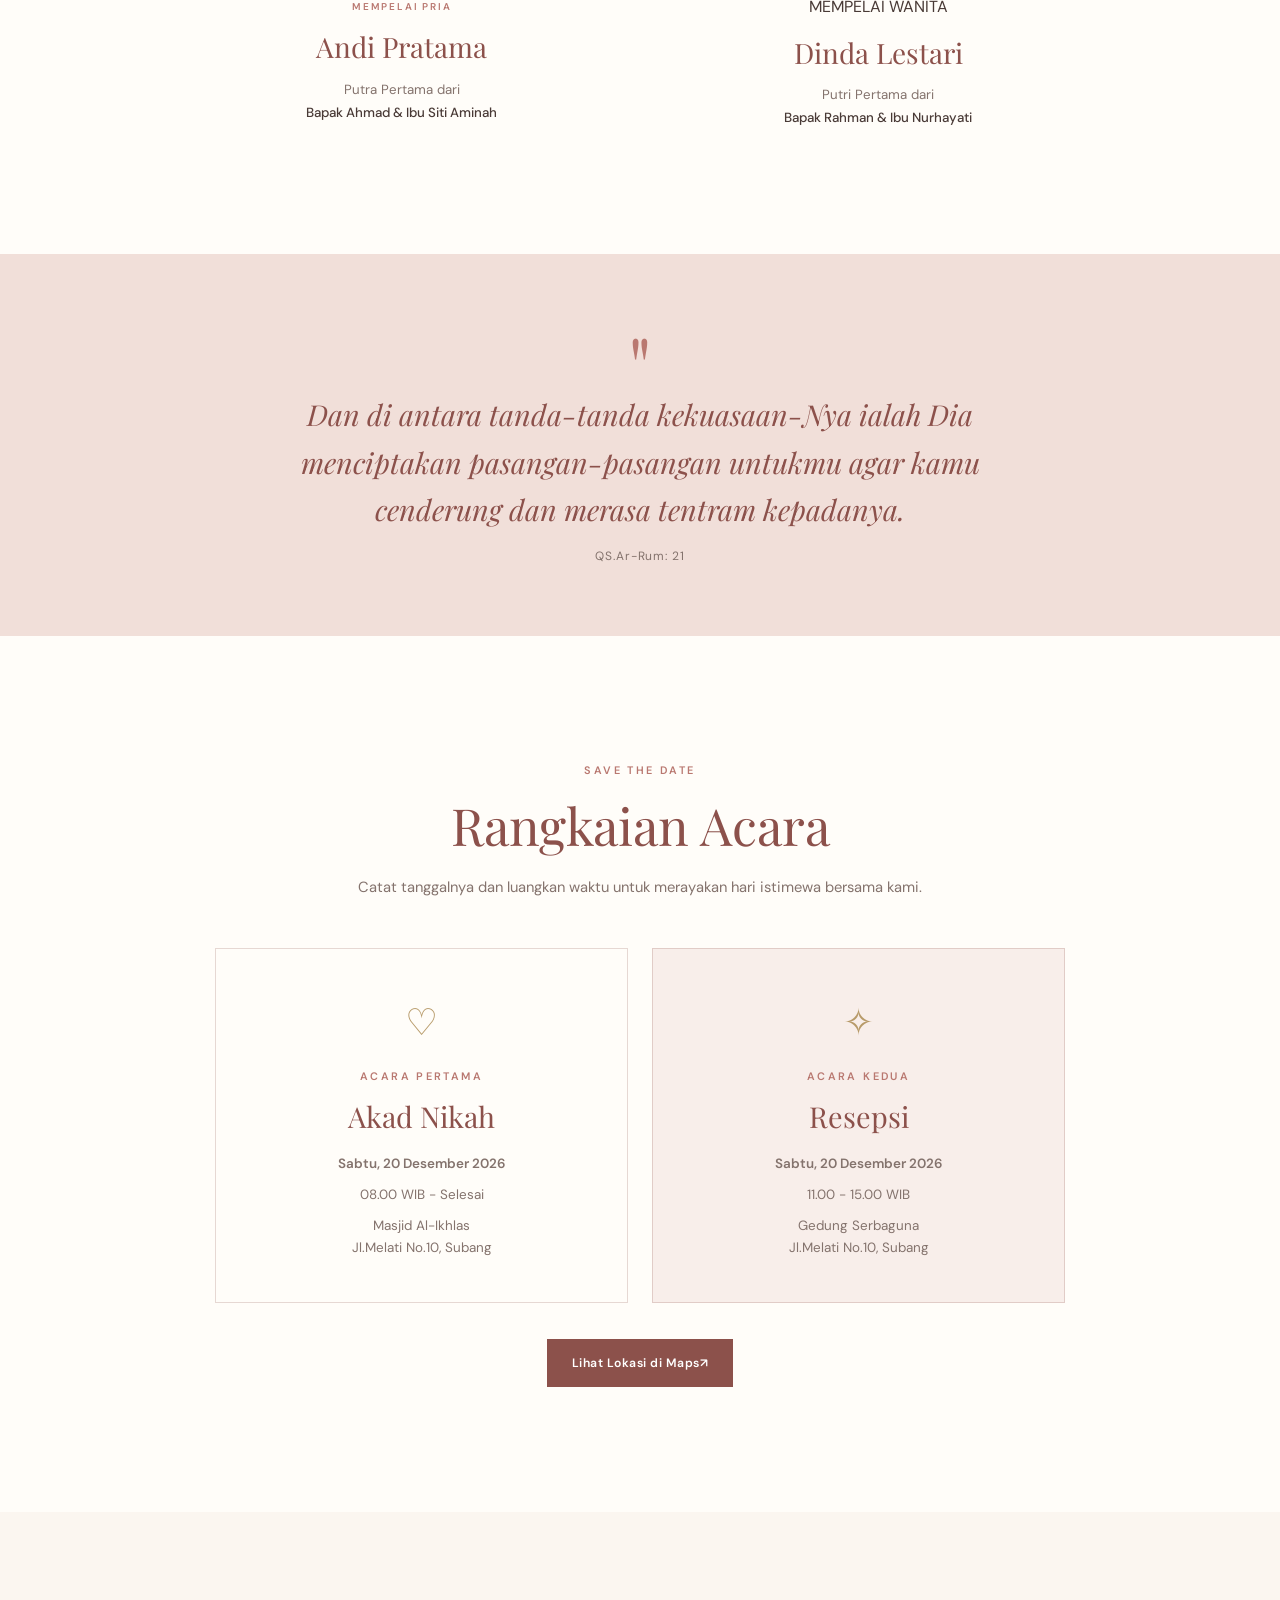
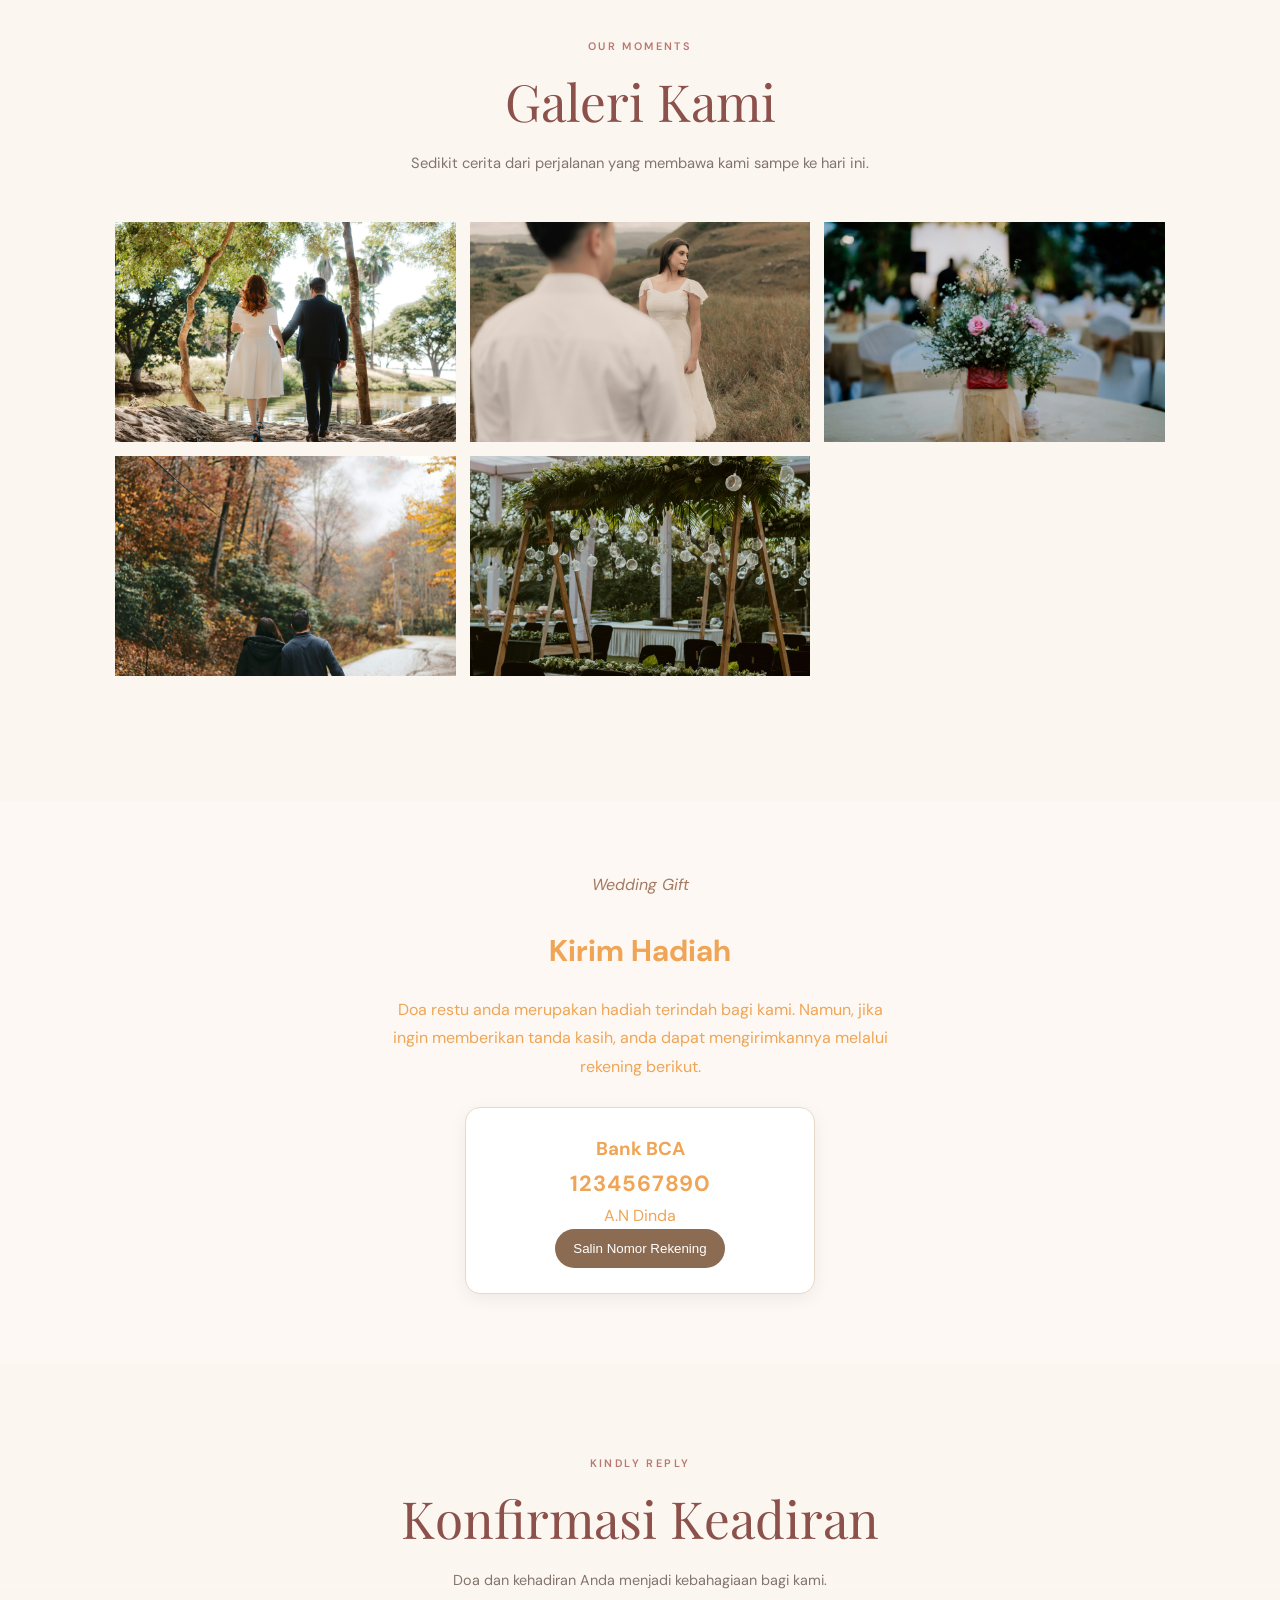
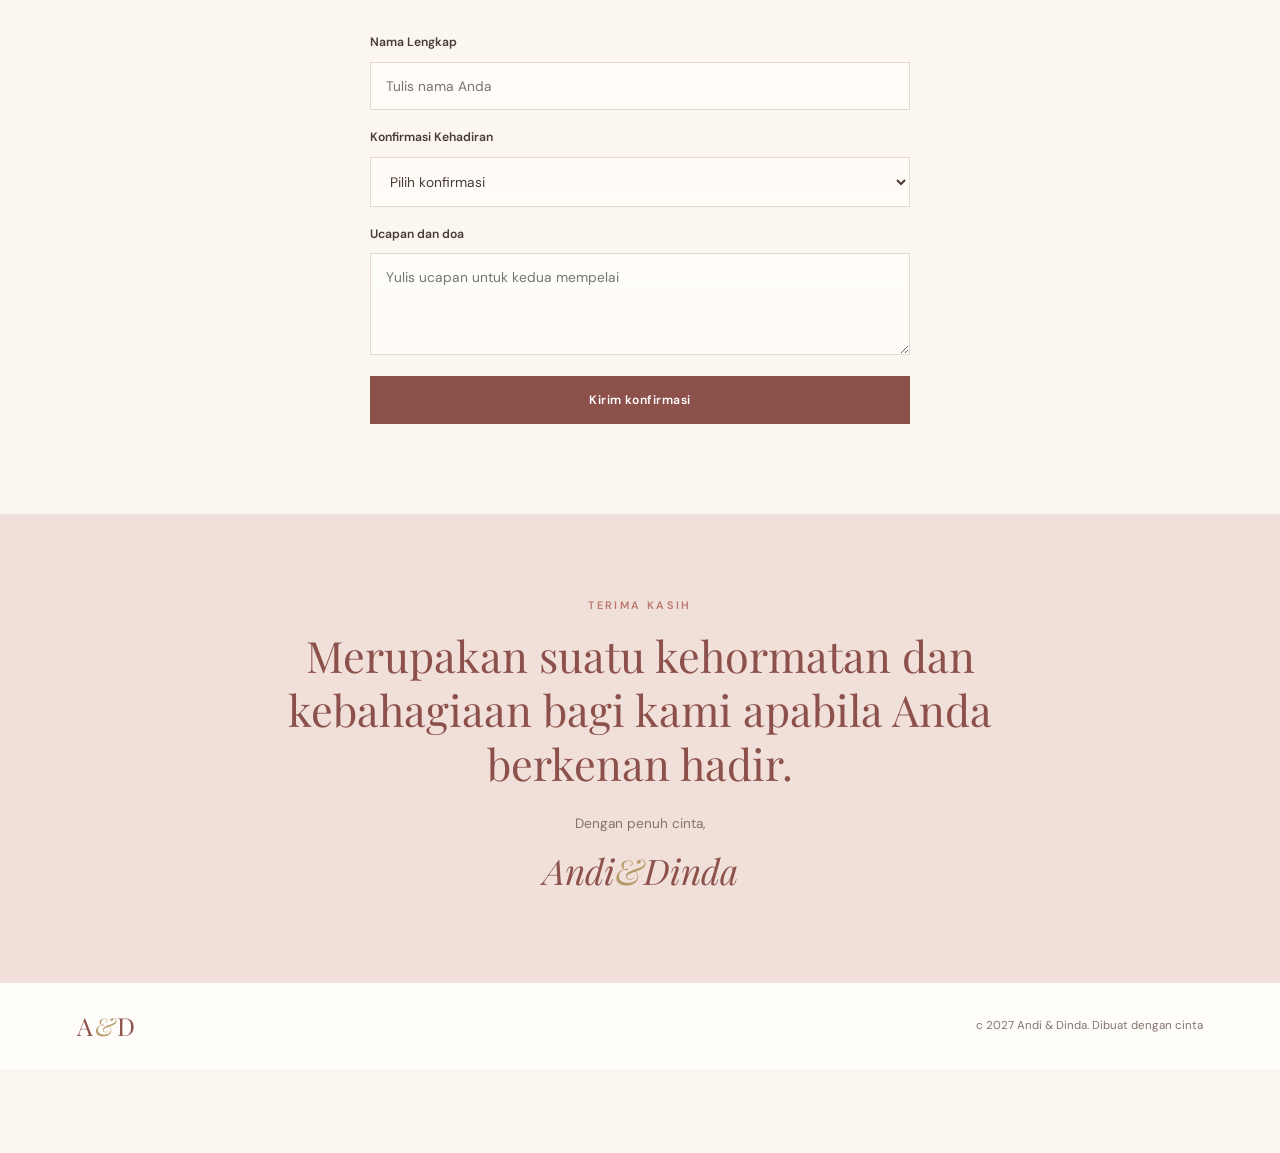
==== commit 64c49faa: "Update index.html" ====
--- a/index.html
+++ b/index.html
@@ -13,8 +13,8 @@
     </head>
     <body>
 
-        <audio id="musikUndangan" loop controls>
-            <source src="audio/musik.mp3" type="audio/mpeg">
+        <audio id="musikUndangan" loop>
+            <source src="musik.mp3" type="audio/mpeg">
         </audio>
         <button id="tombolMusik" class="music-button" type="button" aria-label="Putar musik">♪</button>
         <main>
@@ -232,4 +232,4 @@
 }
         </script>
     </body>
-    </html>+    </html>
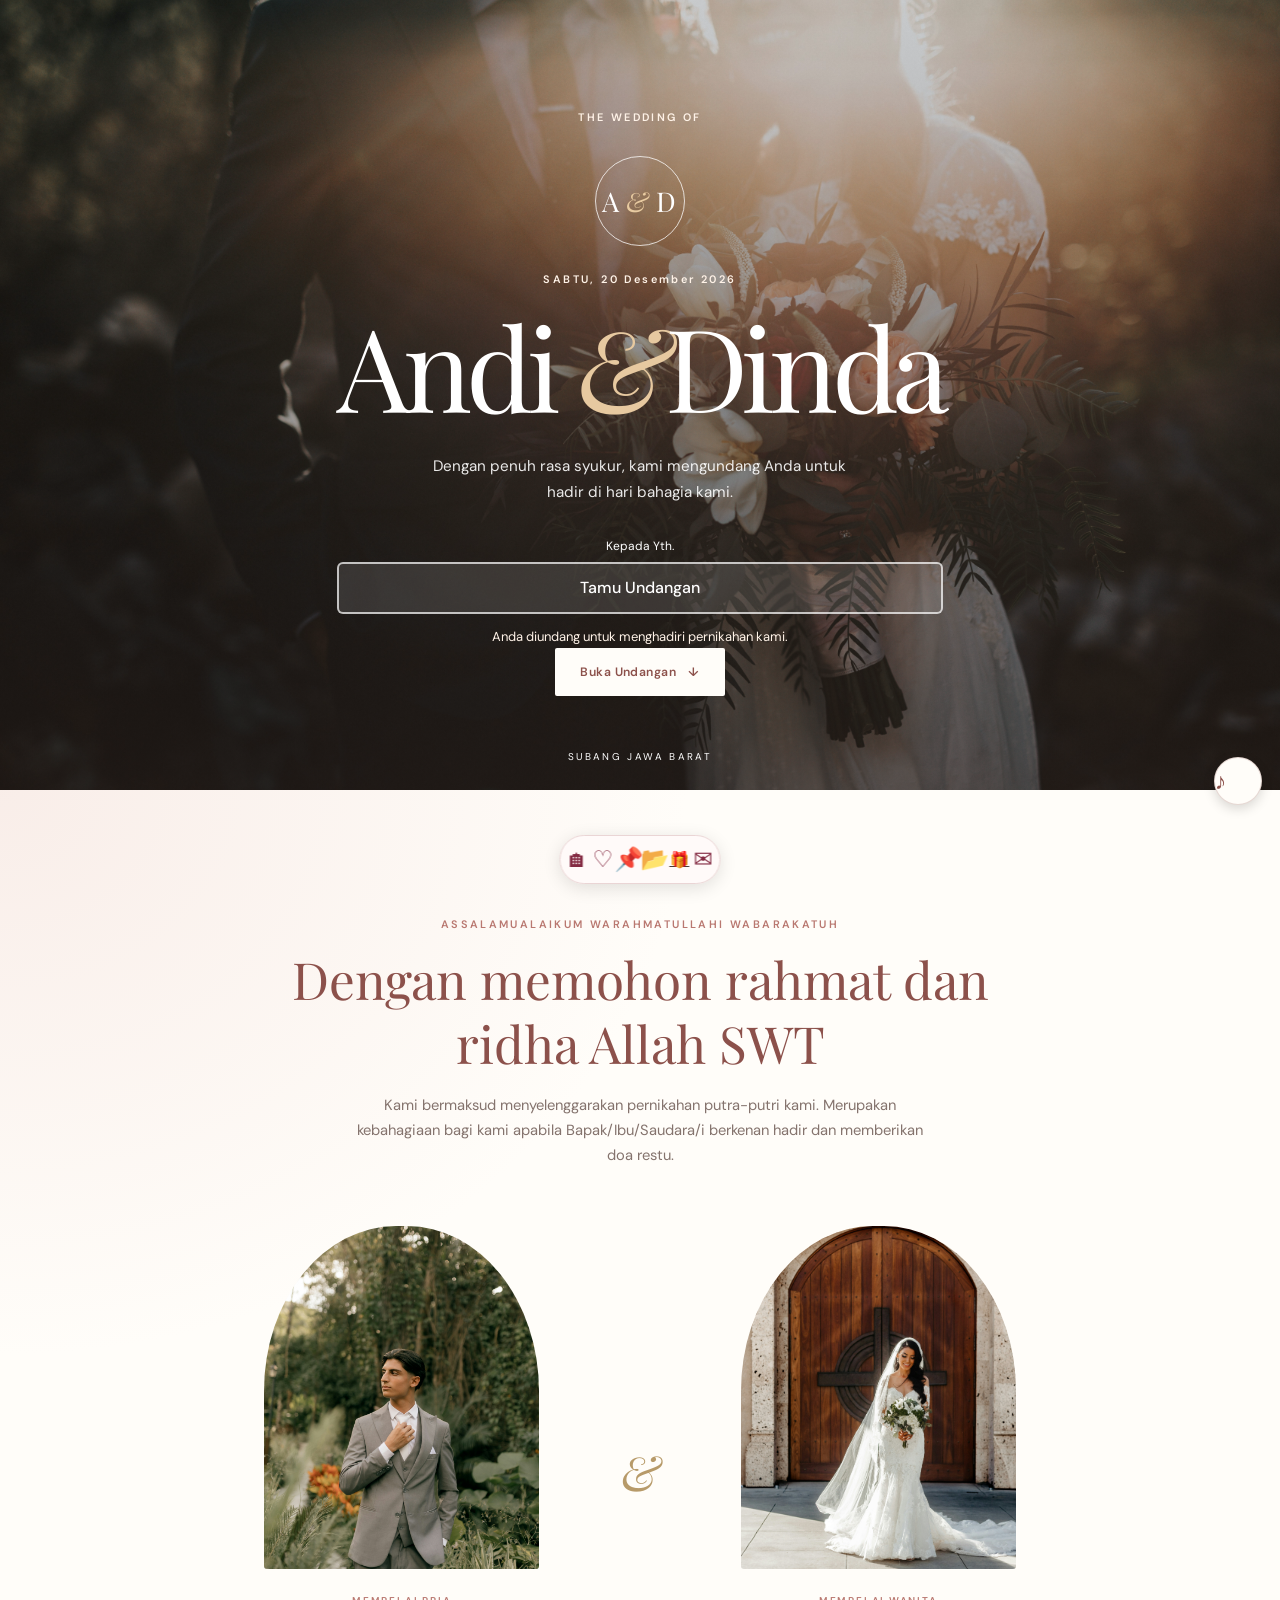
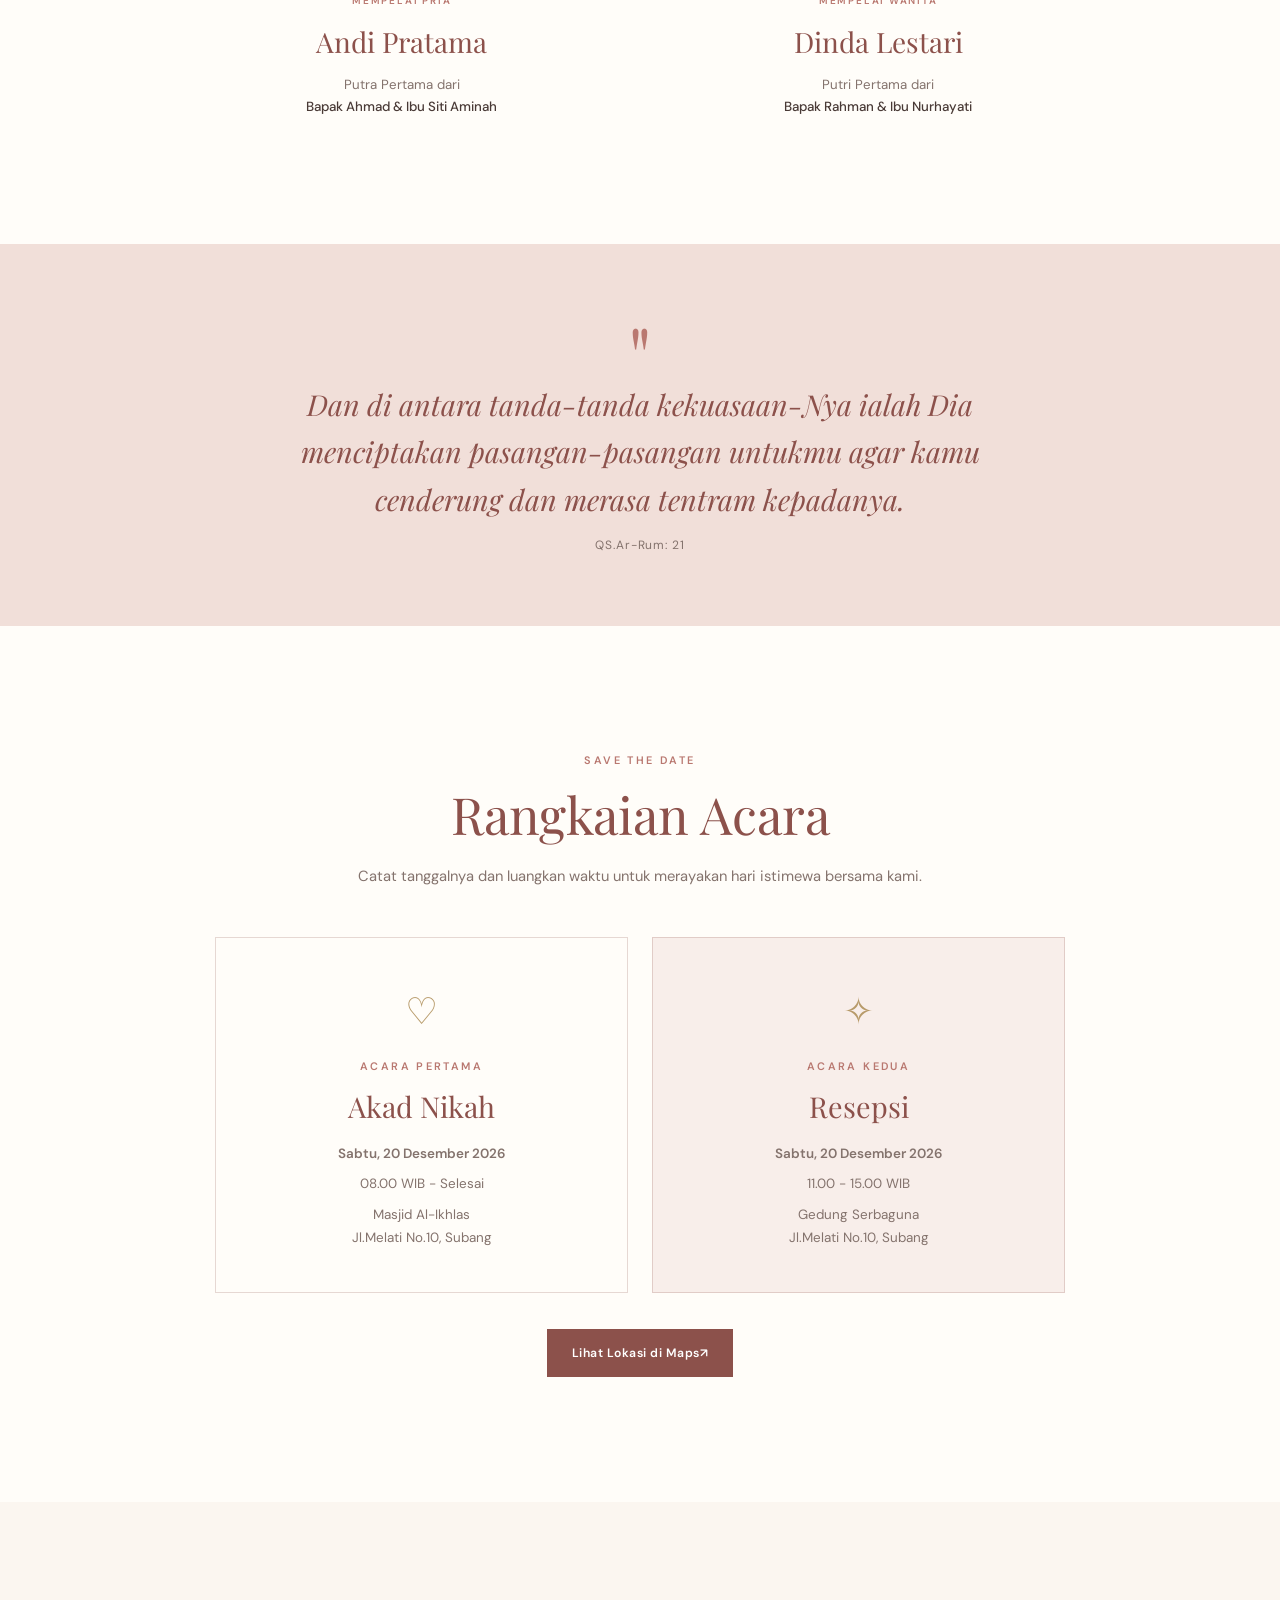
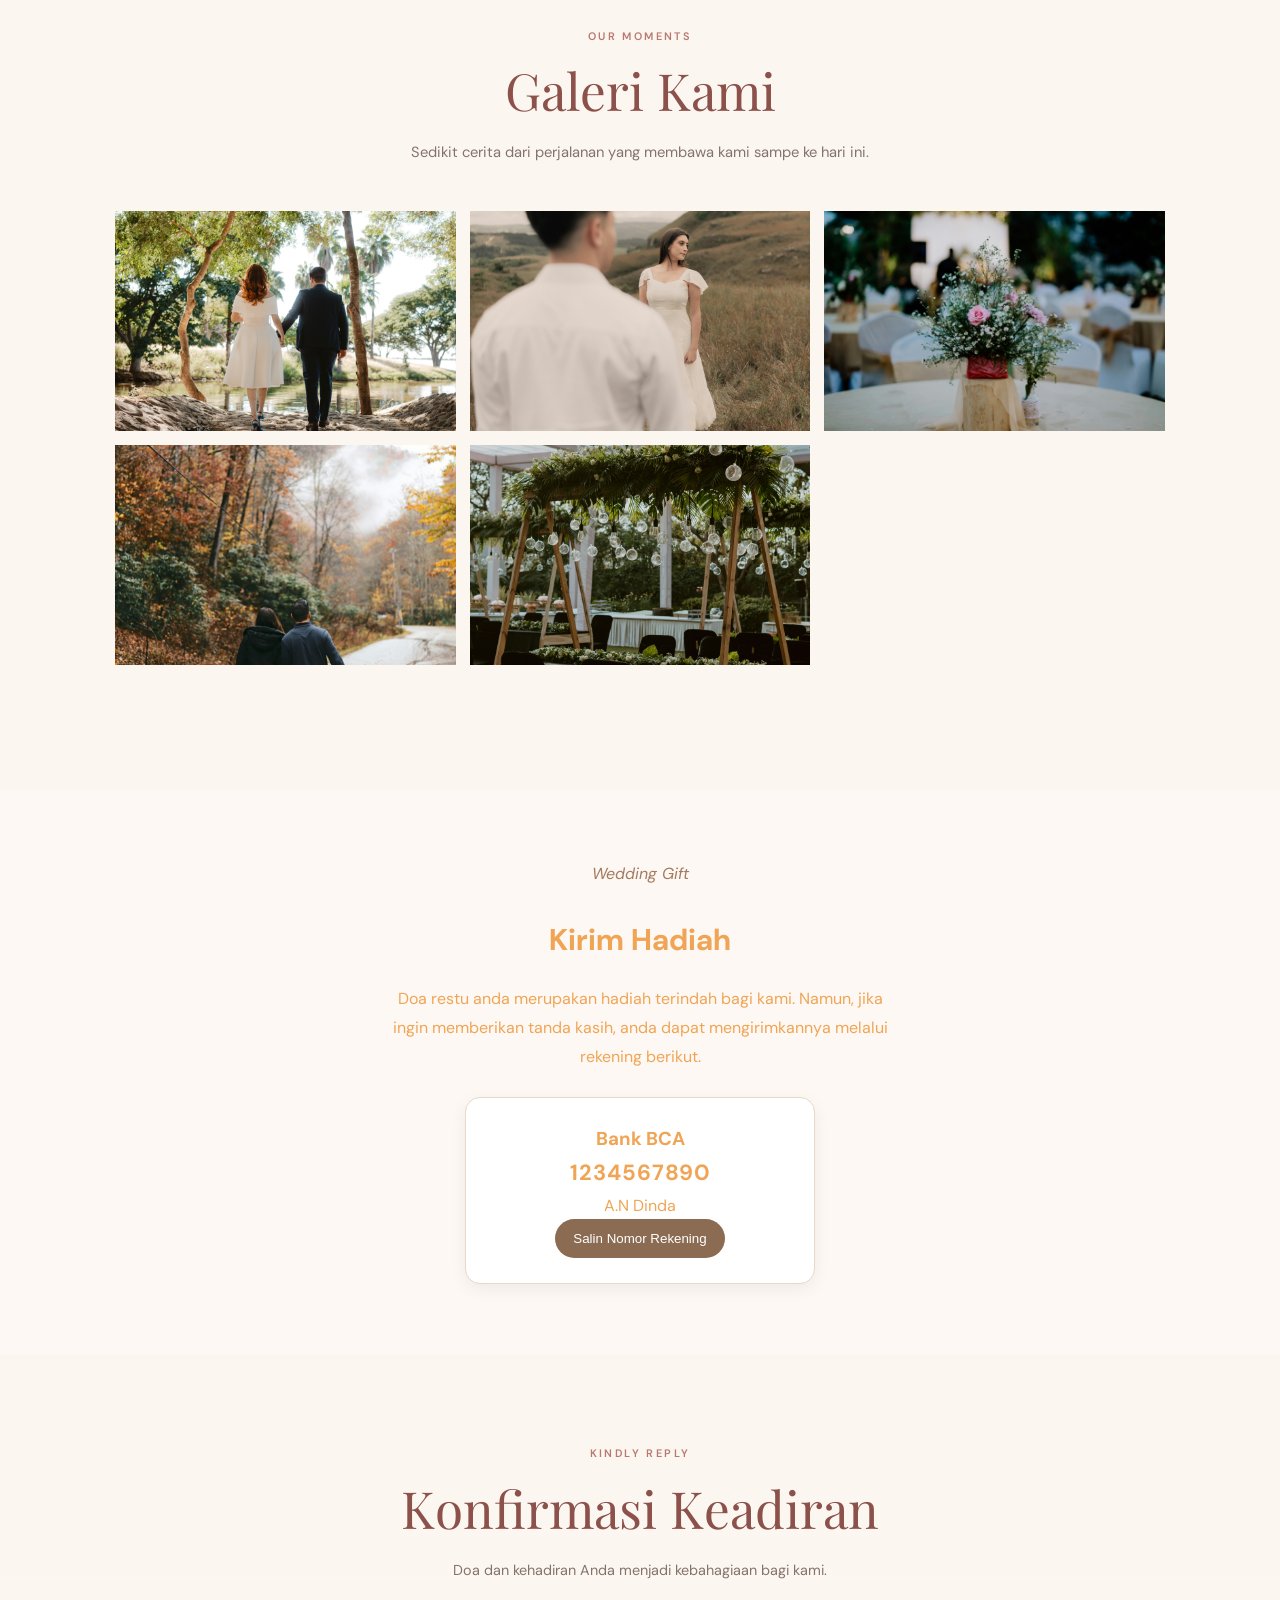
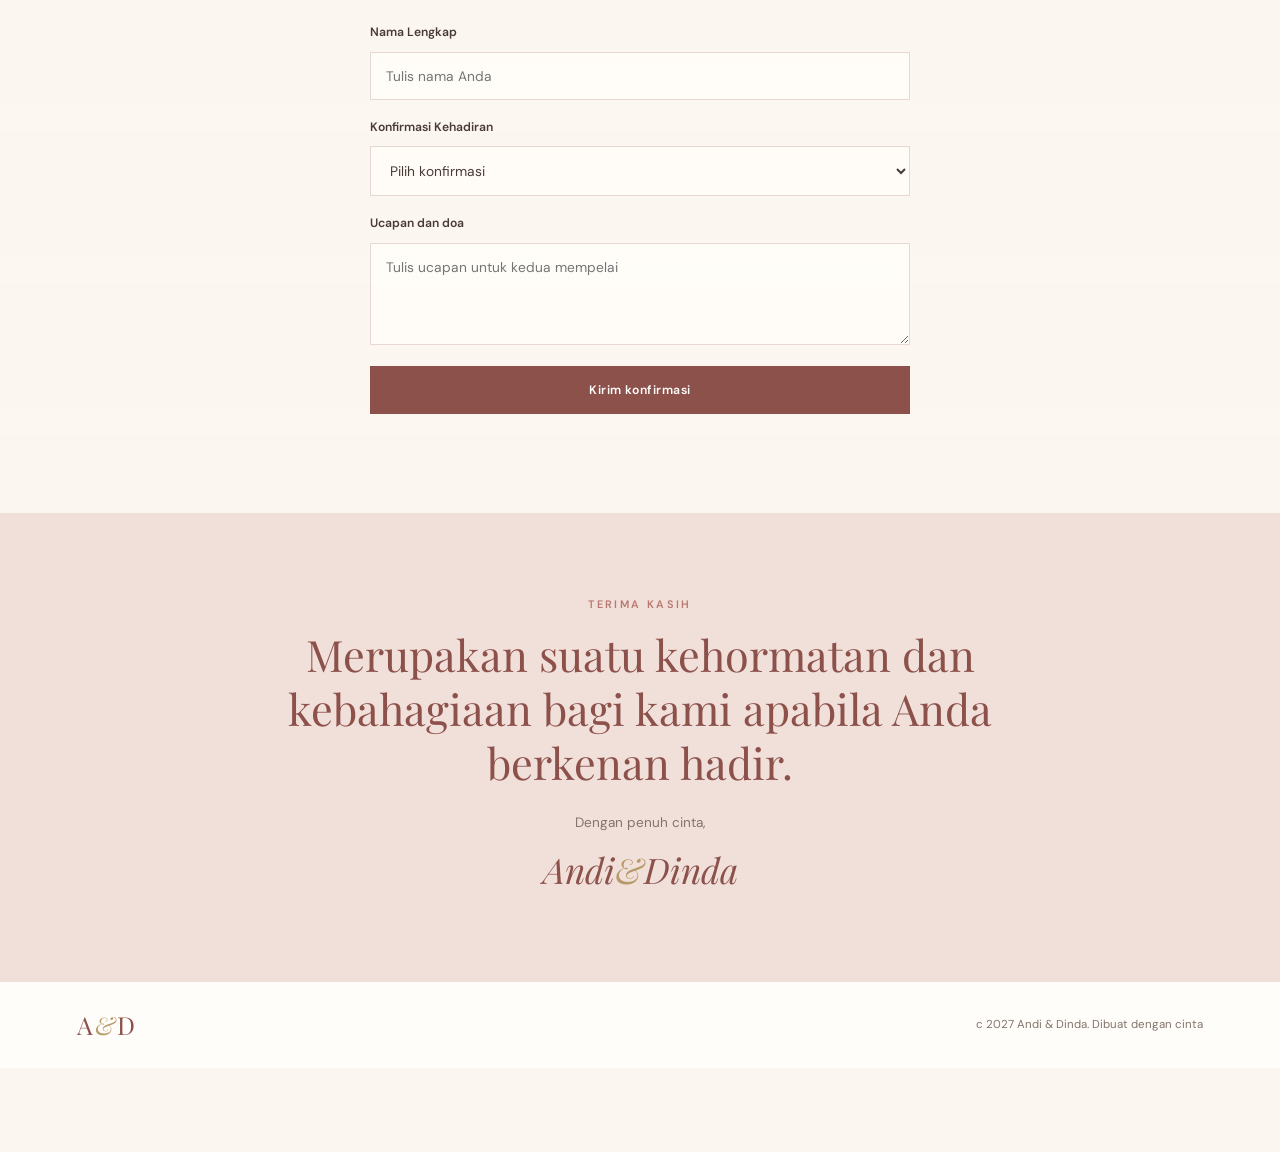
==== commit 076b5fd5: "Update index.html" ====
--- a/index.html
+++ b/index.html
@@ -46,7 +46,7 @@
                 </article>
                 <div class="ampersand" aria-hidden="true">&amp;</div>
                 <article class="person-card">
-                    <img src="thomas-christian-gs8kJSZxTVk-unsplash.jpg" alt="Potret calon mempelai wanita"
+                    <img src="thomas-christian-gs8kJSZxTVk-unsplash.jpg" alt="Potret calon mempelai wanita">
                     <p class="person-label">MEMPELAI WANITA</p>
                     <h3>Dinda Lestari</h3>
                     <p>Putri Pertama dari<br><strong>Bapak Rahman &amp; Ibu Nurhayati</strong></p>
@@ -116,7 +116,7 @@
                     <p class="eyebrow">KINDLY REPLY</p>
                     <h2>Konfirmasi Keadiran</h2>
                     <p>Doa dan kehadiran Anda menjadi kebahagiaan bagi kami.</p>
-                    <form class="rsvp-form" action="#" method="get">
+                    <form class="rsvp-form" id="form-rsvp">
                         <label for="nama">Nama Lengkap</label> 
                         <input id="nama" name="nama" type="text" placeholder="Tulis nama Anda" required>
                         <label for="kehadiran">Konfirmasi Kehadiran</label>
@@ -126,8 +126,10 @@
                             <option value="tidak-hadir">Maaf, belum bisa hadir</option>
                         </select>
                         <label for="pesan">Ucapan dan doa</label>
-                        <textarea id="pesan" name="pesan" rows="4" placeholder="Yulis ucapan untuk kedua mempelai"></textarea>
+                        <textarea id="pesan" name="pesan" rows="4" placeholder="Tulis ucapan untuk kedua mempelai"></textarea>
                         <button class="button button-dark" type="submit">Kirim konfirmasi</button>
+
+                        <p id="pesan-rsvp" role="status"></p>
                     </form>
                 </div> 
             </section>
@@ -168,7 +170,6 @@
                     <a href="#rsvp" class="menu-item" aria-label="RSVP">
                         <span class="menu-icon">✉</span>
                     </a>
-                    </a>
 
                     </nav>
         <script>
@@ -180,7 +181,7 @@
 
 // Mengambil nilai dari parameter 'to', 'kepada', atau 'nama'
 document.addEventListener("DOMContentLoaded", function() {
-    let namaTamu = getQueryParam('to') || getQueryParam('kepada') || getQueryParam('nama');
+    let namaTamu = getQueryParam('to') || getQueryParam('kepada');
     
     // Ganti karakter plus (+) atau persen (%20) menjadi spasi biasa (jika ada yang manual)
     if (namaTamu) {
@@ -230,6 +231,19 @@
             });
     });
 }
+
+    const formRsvp = document.getElementById("form-rsvp");
+    const pesanRsvp = document.getElementById("pesan-rsvp");
+
+              if (formRsvp && pesanRsvp) {
+                formRsvp.addEventListener("submit", function(event) {
+                    event.preventDefault();
+                    pesanRsvp.textContent = " Terima kasih! Konfirmasi kehadiran anda telah diterima.";
+                    formRsvp.reset();
+
+                });
+
+              }
         </script>
     </body>
     </html>
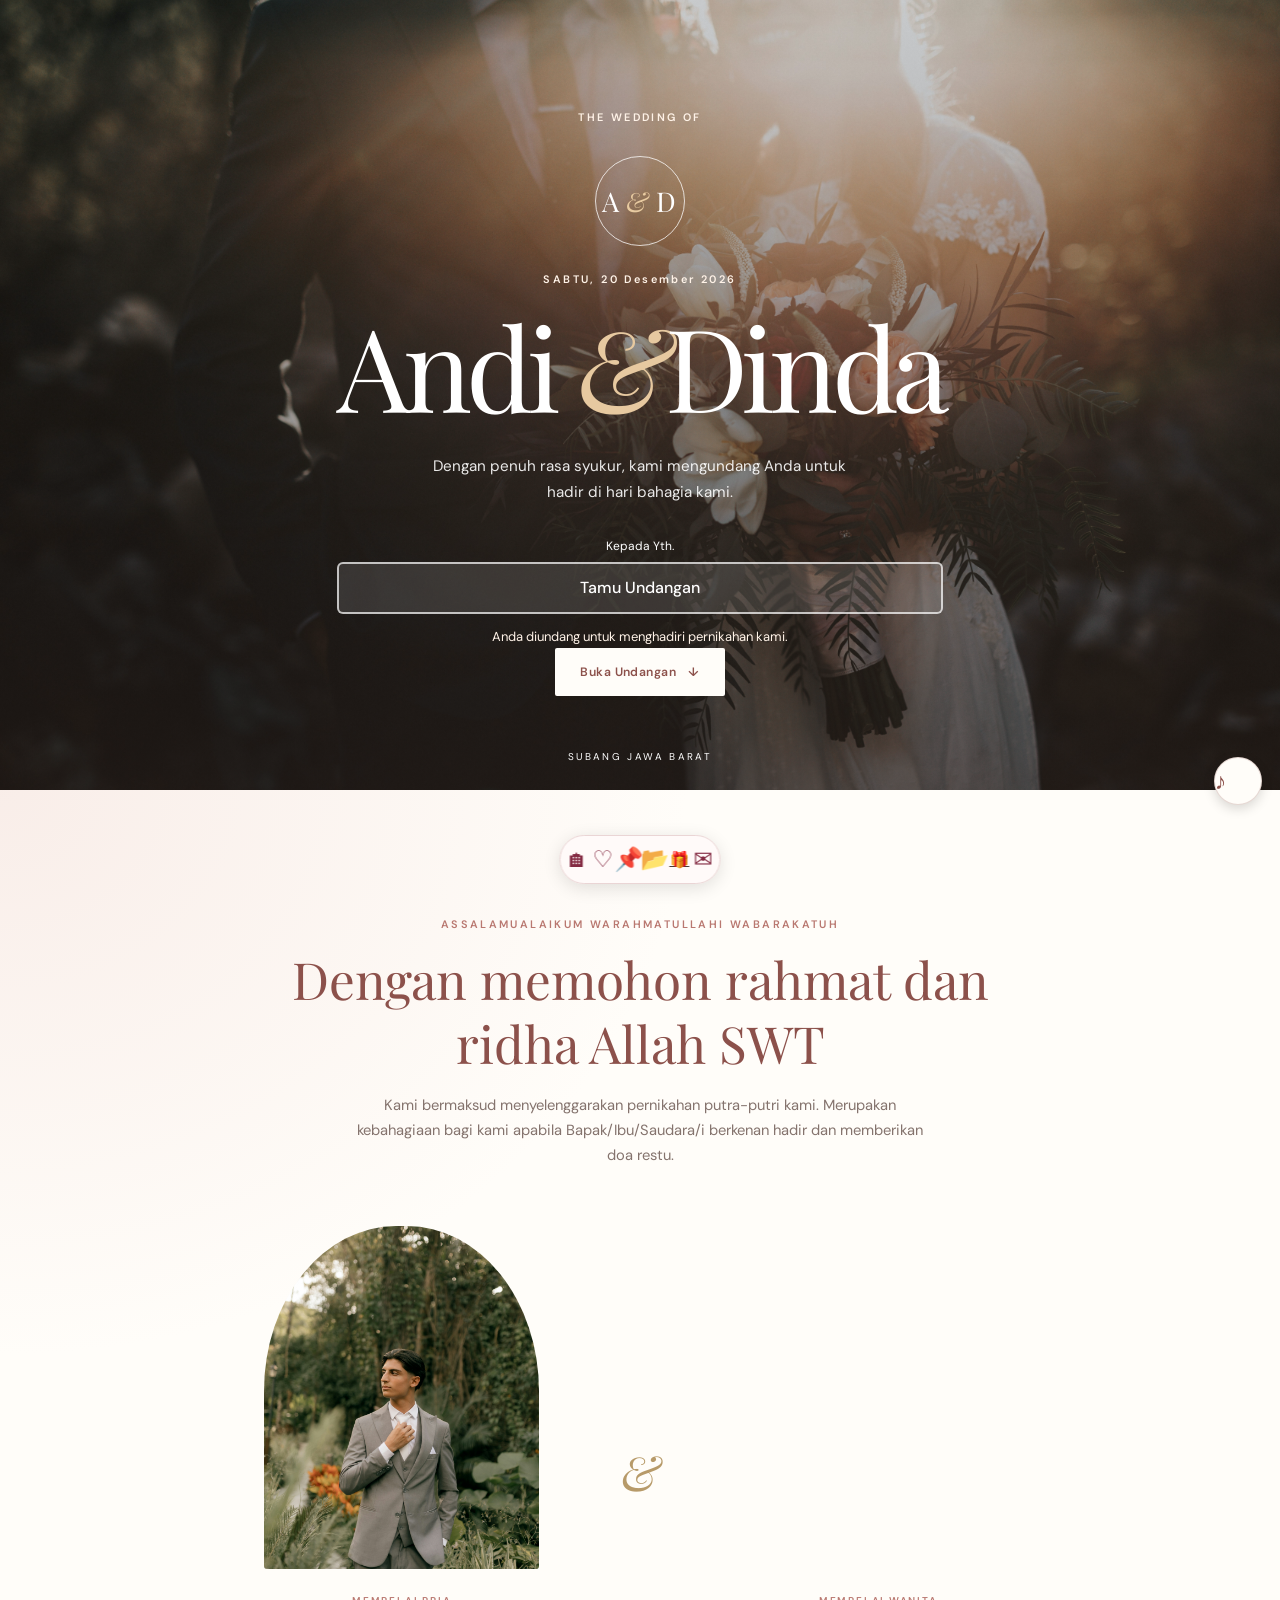
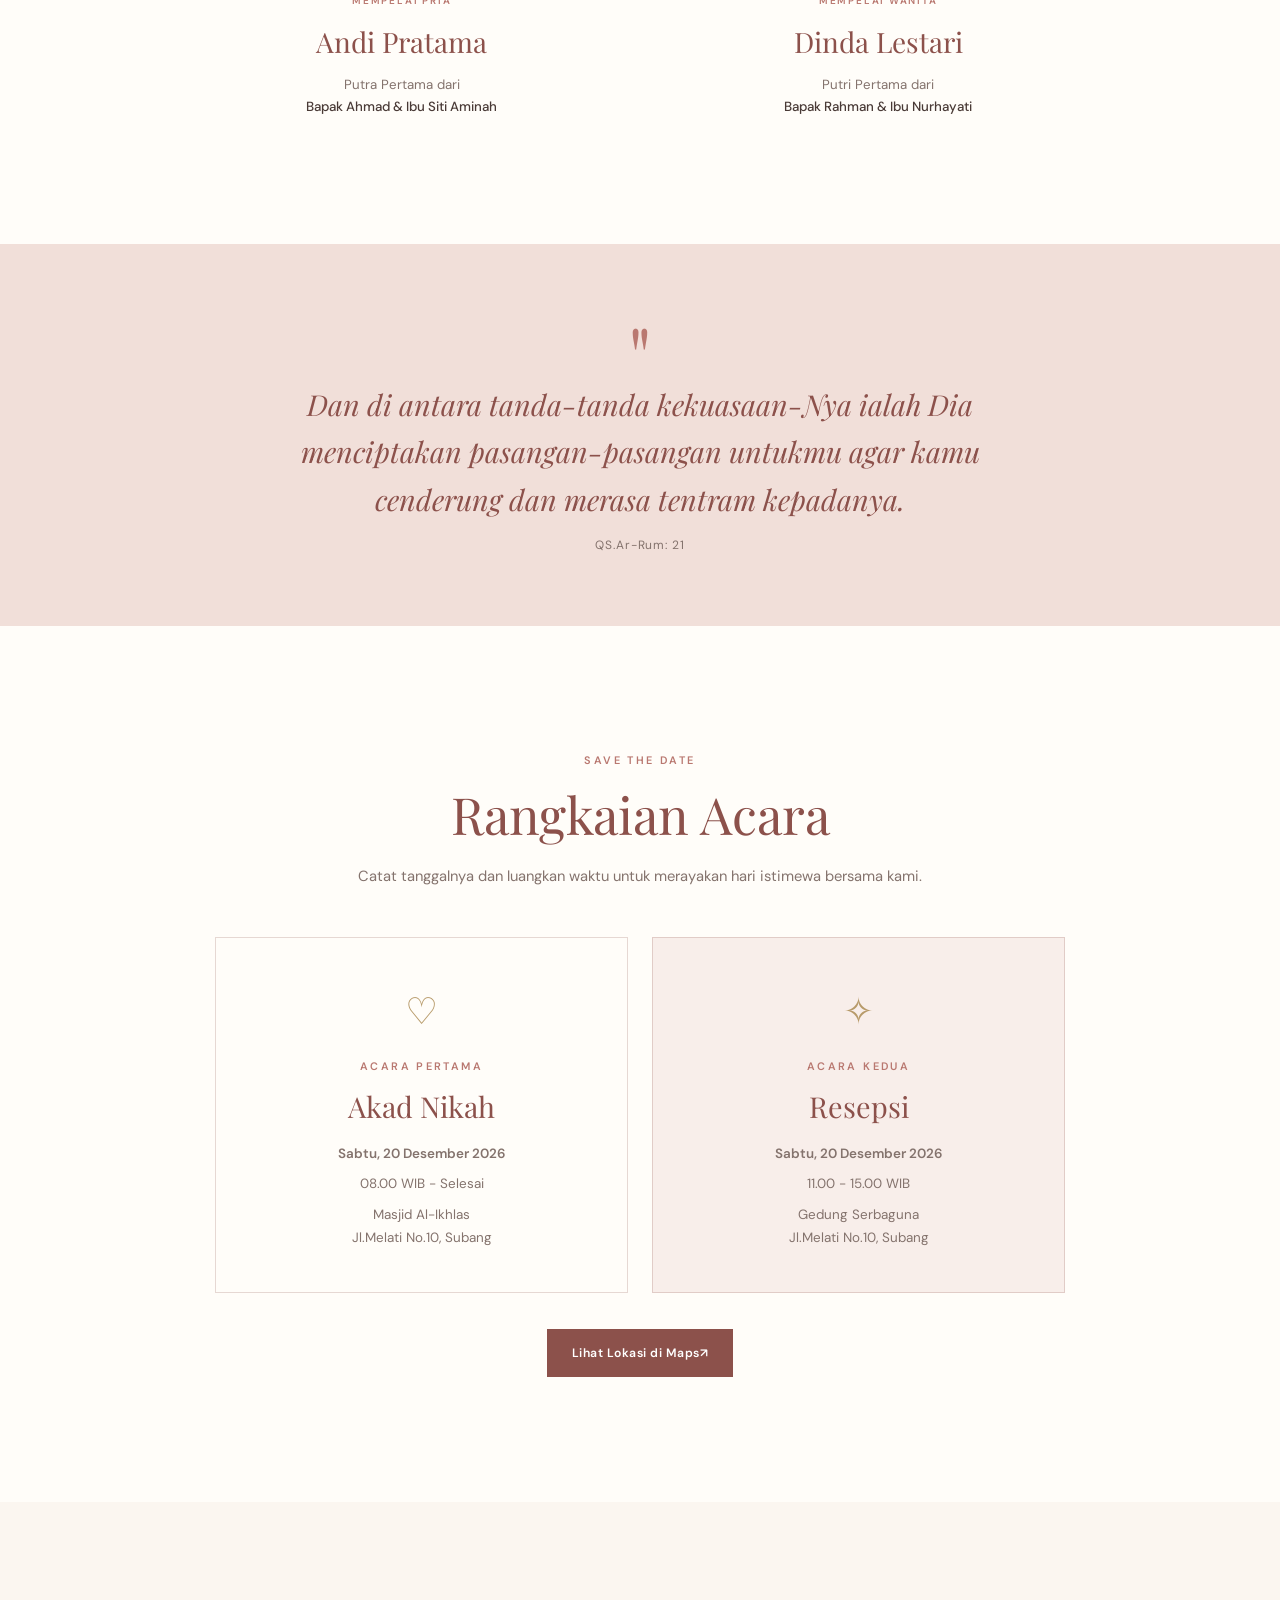
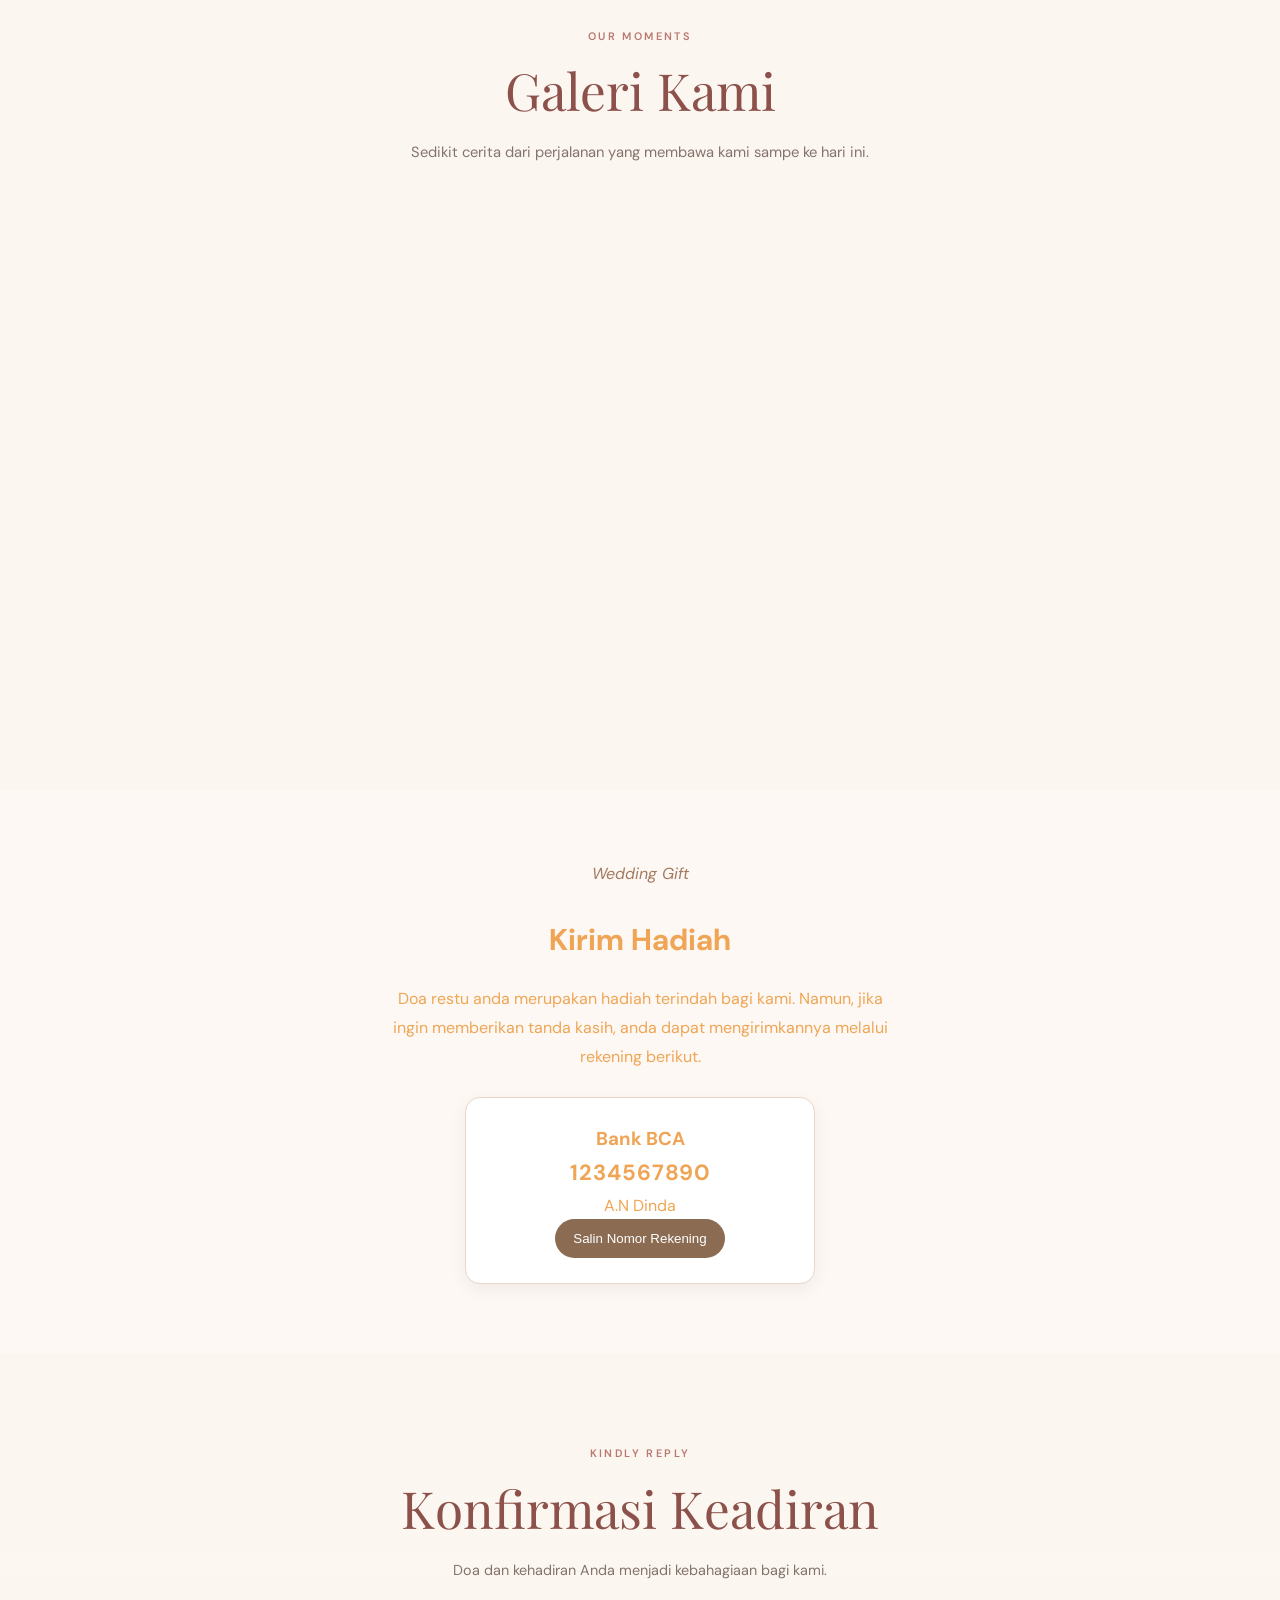
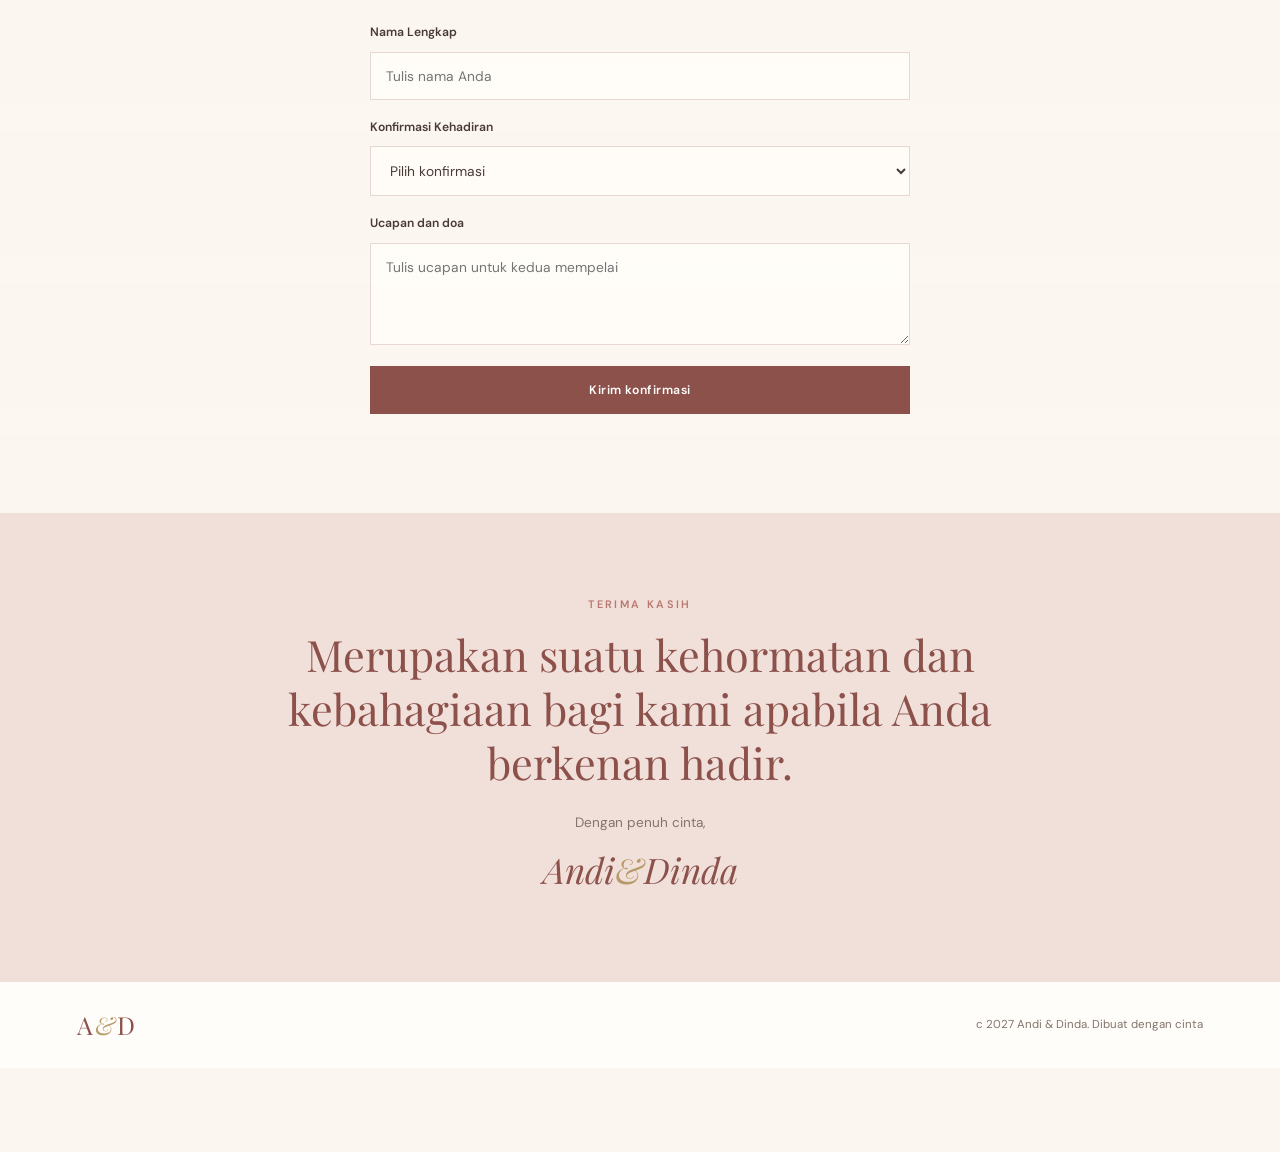
==== commit 51c1e7aa: "Update index.html" ====
--- a/index.html
+++ b/index.html
@@ -39,14 +39,14 @@
                 <p class="section-lead">Kami bermaksud menyelenggarakan pernikahan putra-putri kami. Merupakan kebahagiaan bagi kami apabila Bapak/Ibu/Saudara/i berkenan hadir dan memberikan doa restu.</p>
             <div class="couple-grid">
                 <article class="person-card">
-                    <img src="alexander-mass-r4Fz5SkUISM-unsplash.jpg" alt="Potret calon mempelai pria">
+                    <img src="alexander-mass-r4Fz5SkUISM-unsplash.jpg" alt="Potret calon mempelai pria" loading="lazy" decoding="async">
                     <p class="person-label">MEMPELAI PRIA</p>
                     <h3>Andi Pratama</h3>
                     <p>Putra Pertama dari<br><strong>Bapak Ahmad &amp; Ibu Siti Aminah</strong></p>
                 </article>
                 <div class="ampersand" aria-hidden="true">&amp;</div>
                 <article class="person-card">
-                    <img src="thomas-christian-gs8kJSZxTVk-unsplash.jpg" alt="Potret calon mempelai wanita">
+                    <img src="thomas-christian-gs8kJSZxTVk-unsplash.jpg" alt="Potret calon mempelai wanita" loading="lazy" decoding="async">
                     <p class="person-label">MEMPELAI WANITA</p>
                     <h3>Dinda Lestari</h3>
                     <p>Putri Pertama dari<br><strong>Bapak Rahman &amp; Ibu Nurhayati</strong></p>
@@ -89,11 +89,11 @@
                 <h2>Galeri Kami</h2>
                 <p class="section-lead">Sedikit cerita dari perjalanan yang membawa kami sampe ke hari ini.</p>
                 <div class="gallery-grid">
-                    <img class="gallery-talk" src="fotografo-samuel-cruz-aGS-cbWDKeQ-unsplash.jpg" alt="Pasangan pengantin diluar ruangan">
-                    <img class="gallery-talk" src="alexander-mass-YDkdarZTysY-unsplash.jpg" alt="Momen Prewedding">
-                    <img class="gallery-talk" src="adi-nasta-hThWB14wmQ0-unsplash.jpg" alt="Dekorasi bunga pernikahan">
-                    <img class="gallery-talk" src="amy-humphries-J64p3tfXQs0-unsplash.jpg" alt="Pasangan berjalan bersama">
-                    <img class="gallery-talk" src="vidit-goswami-Qkm_DzPYiD4-unsplash.jpg" alt="Detail Dekorasi">
+                    <img class="gallery-talk" src="fotografo-samuel-cruz-aGS-cbWDKeQ-unsplash.jpg" alt="Pasangan pengantin diluar ruangan" loading="lazy" decoding="async">
+                    <img class="gallery-talk" src="alexander-mass-YDkdarZTysY-unsplash.jpg" alt="Momen Prewedding" loading="lazy" decoding="async">
+                    <img class="gallery-talk" src="adi-nasta-hThWB14wmQ0-unsplash.jpg" alt="Dekorasi bunga pernikahan" loading="lazy" decoding="async">
+                    <img class="gallery-talk" src="amy-humphries-J64p3tfXQs0-unsplash.jpg" alt="Pasangan berjalan bersama" loading="lazy" decoding="async">
+                    <img class="gallery-talk" src="vidit-goswami-Qkm_DzPYiD4-unsplash.jpg" alt="Detail Dekorasi" loading="lazy" decoding="async">
                 </div>
             </section>
             <!--wedding gift-->
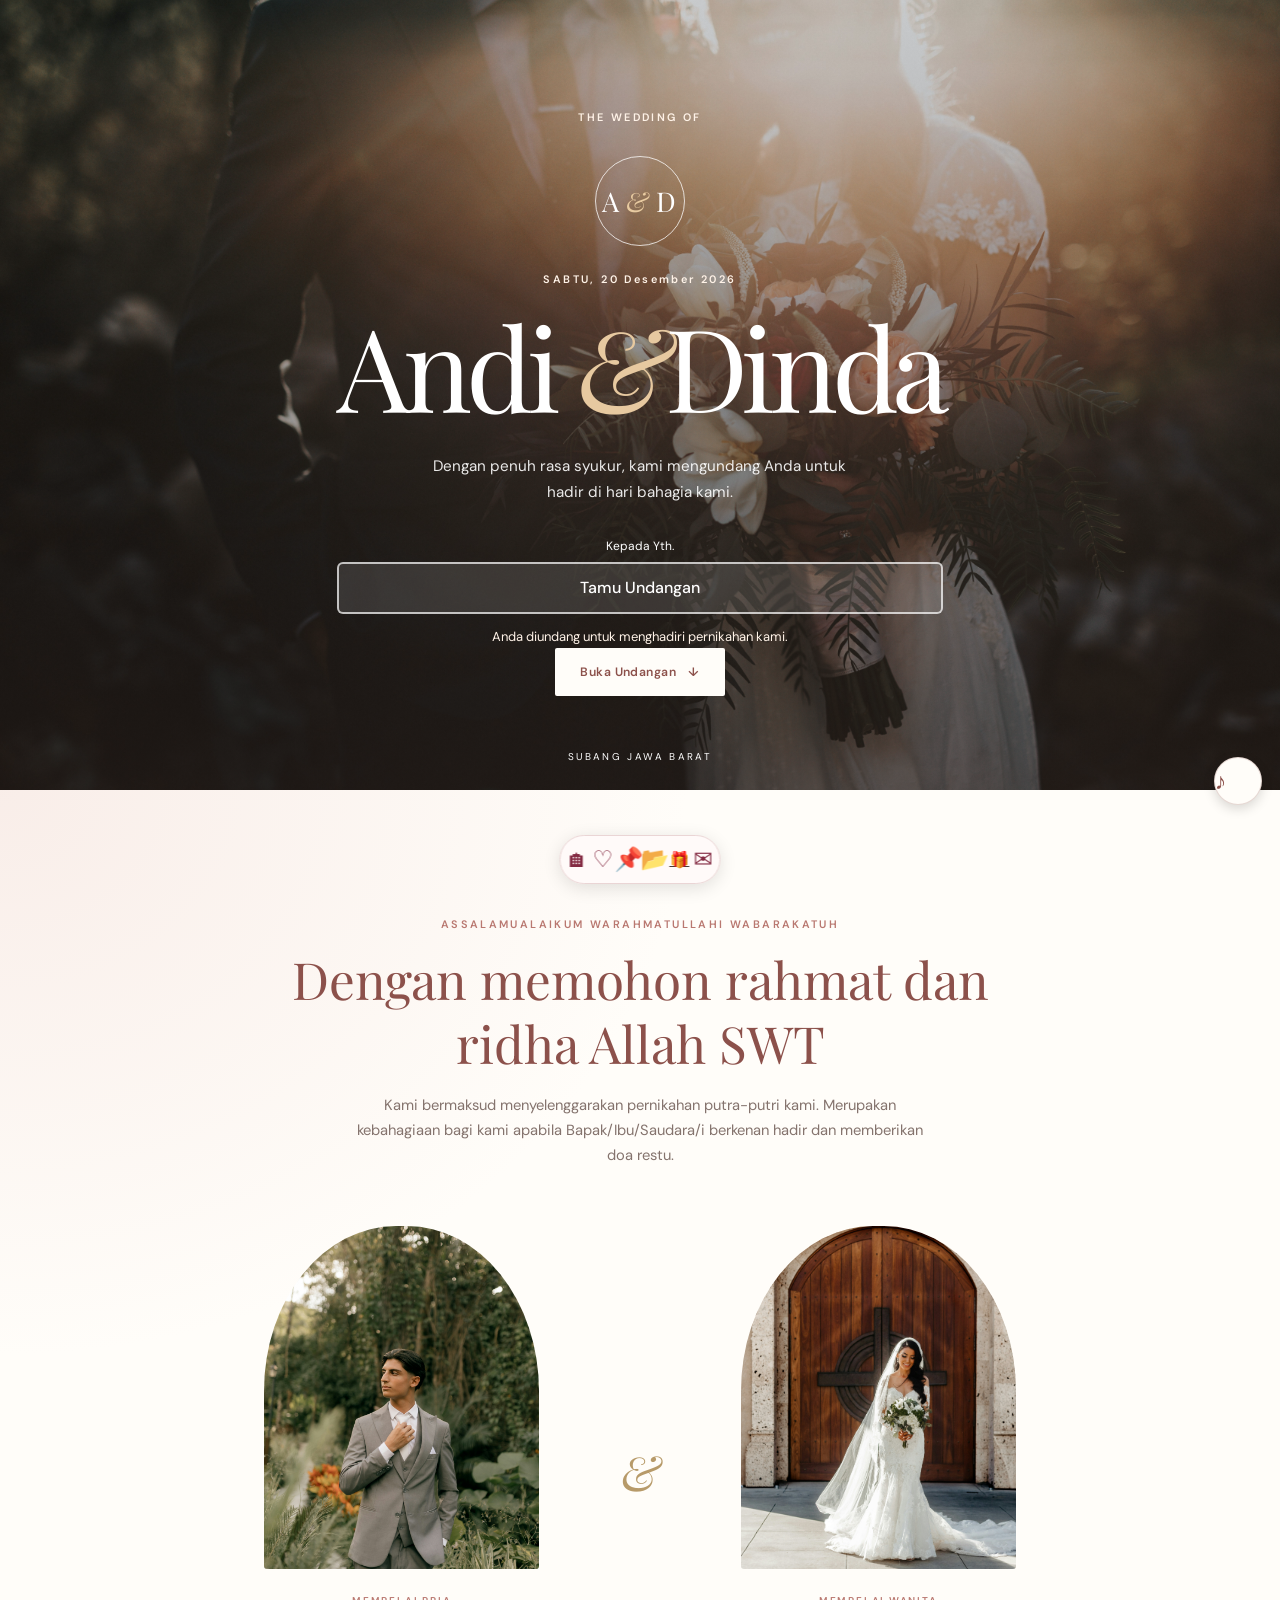
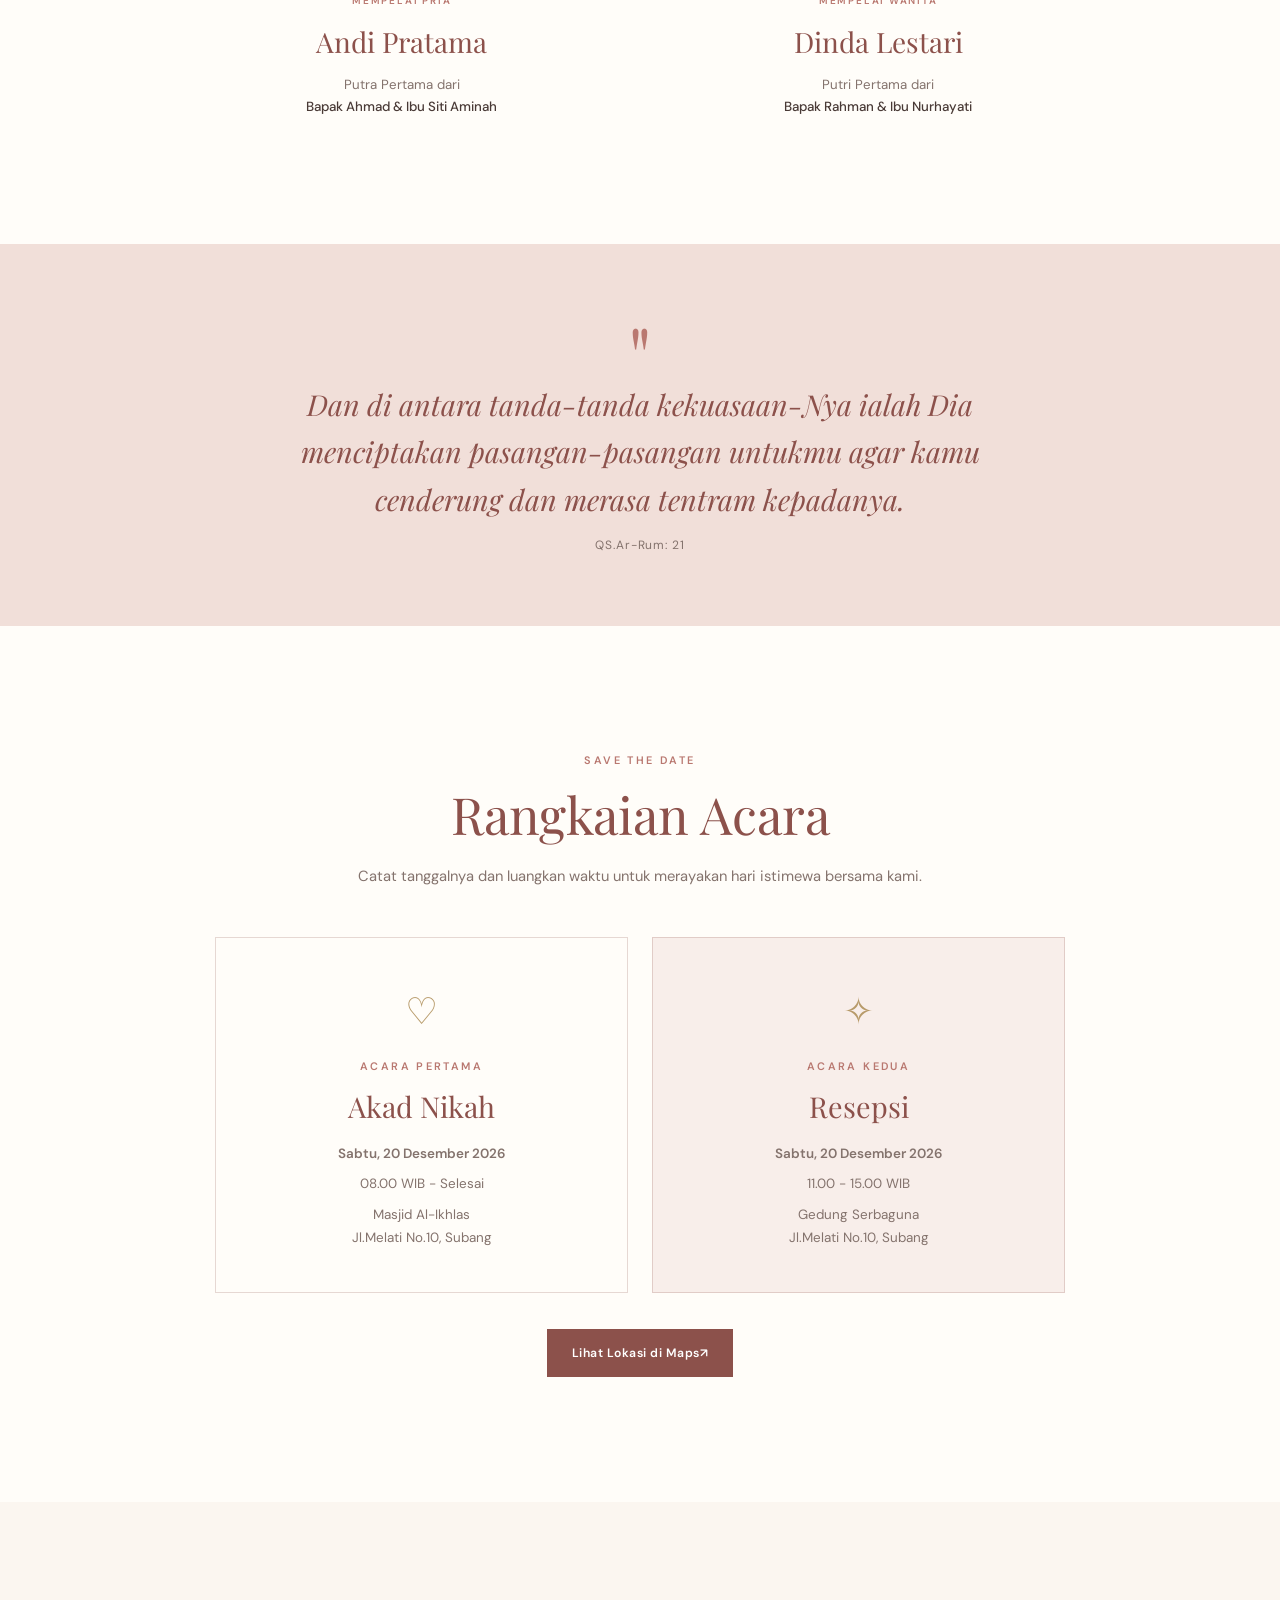
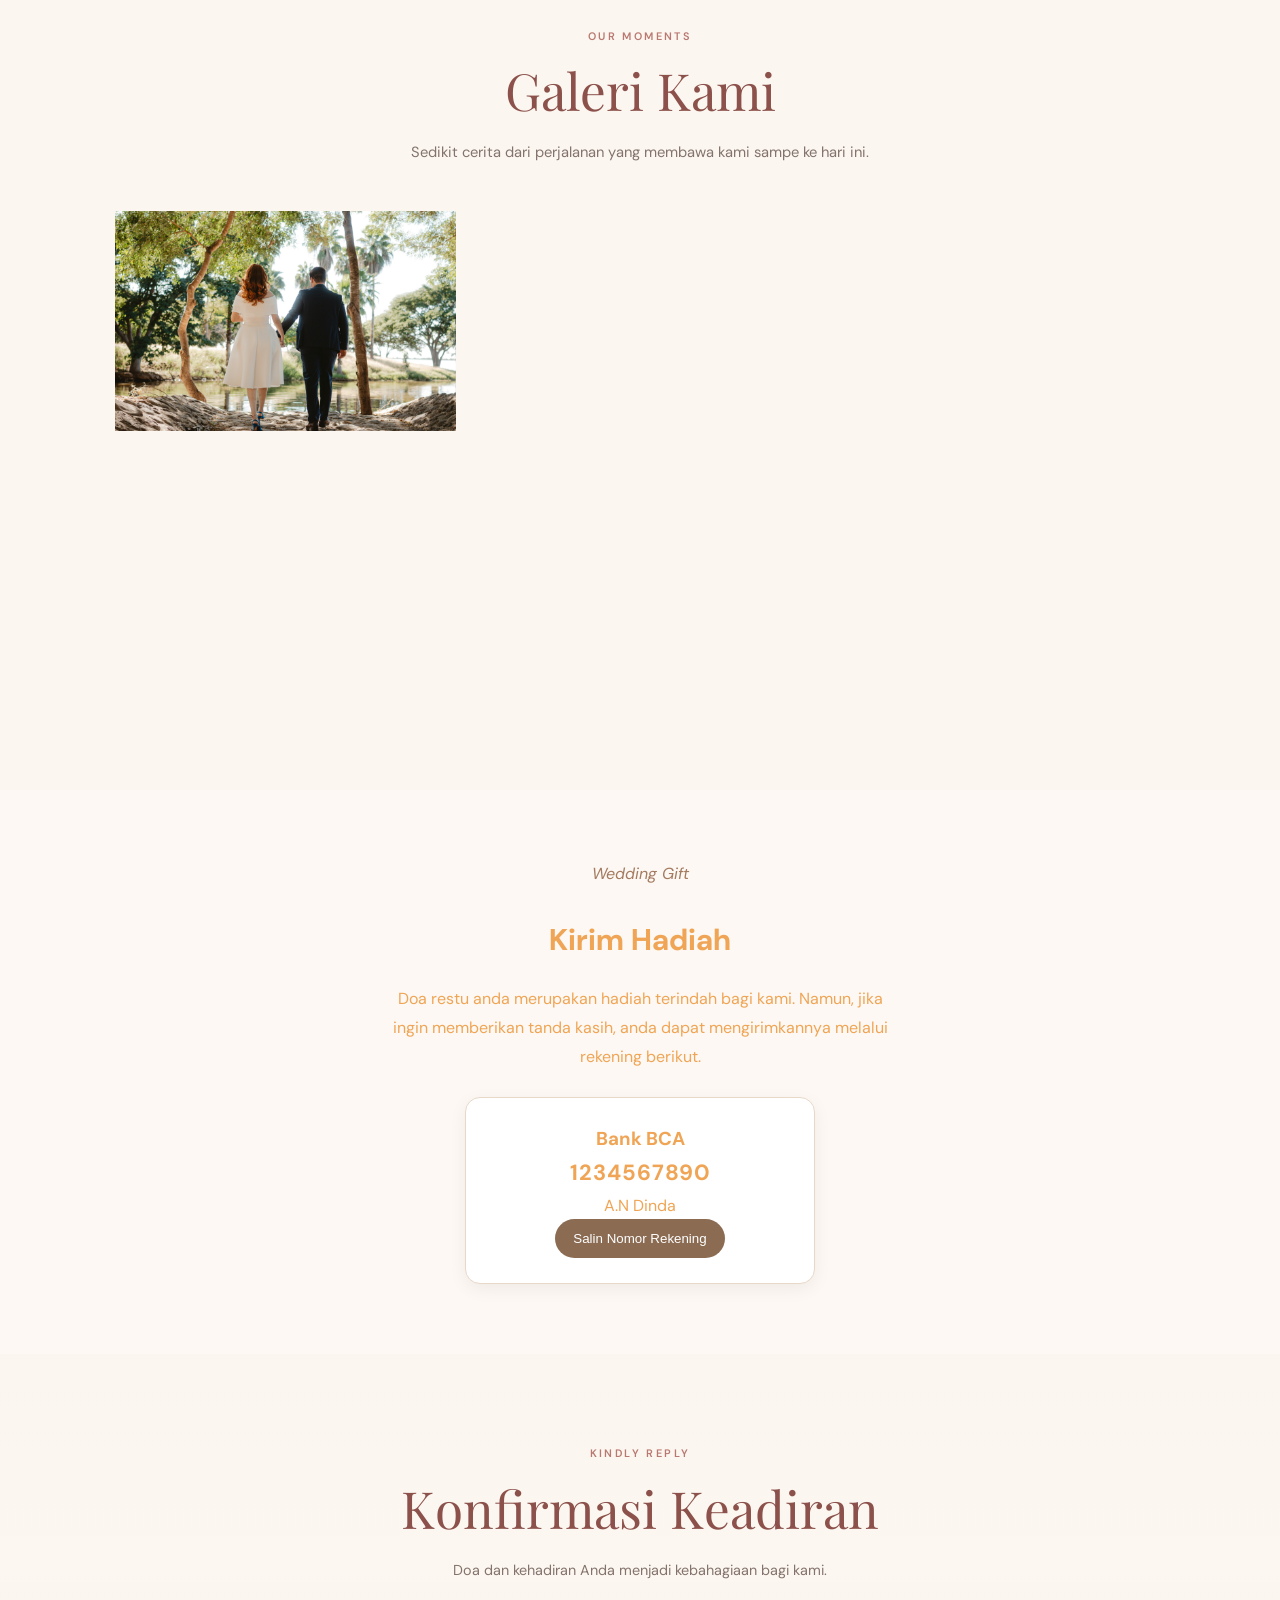
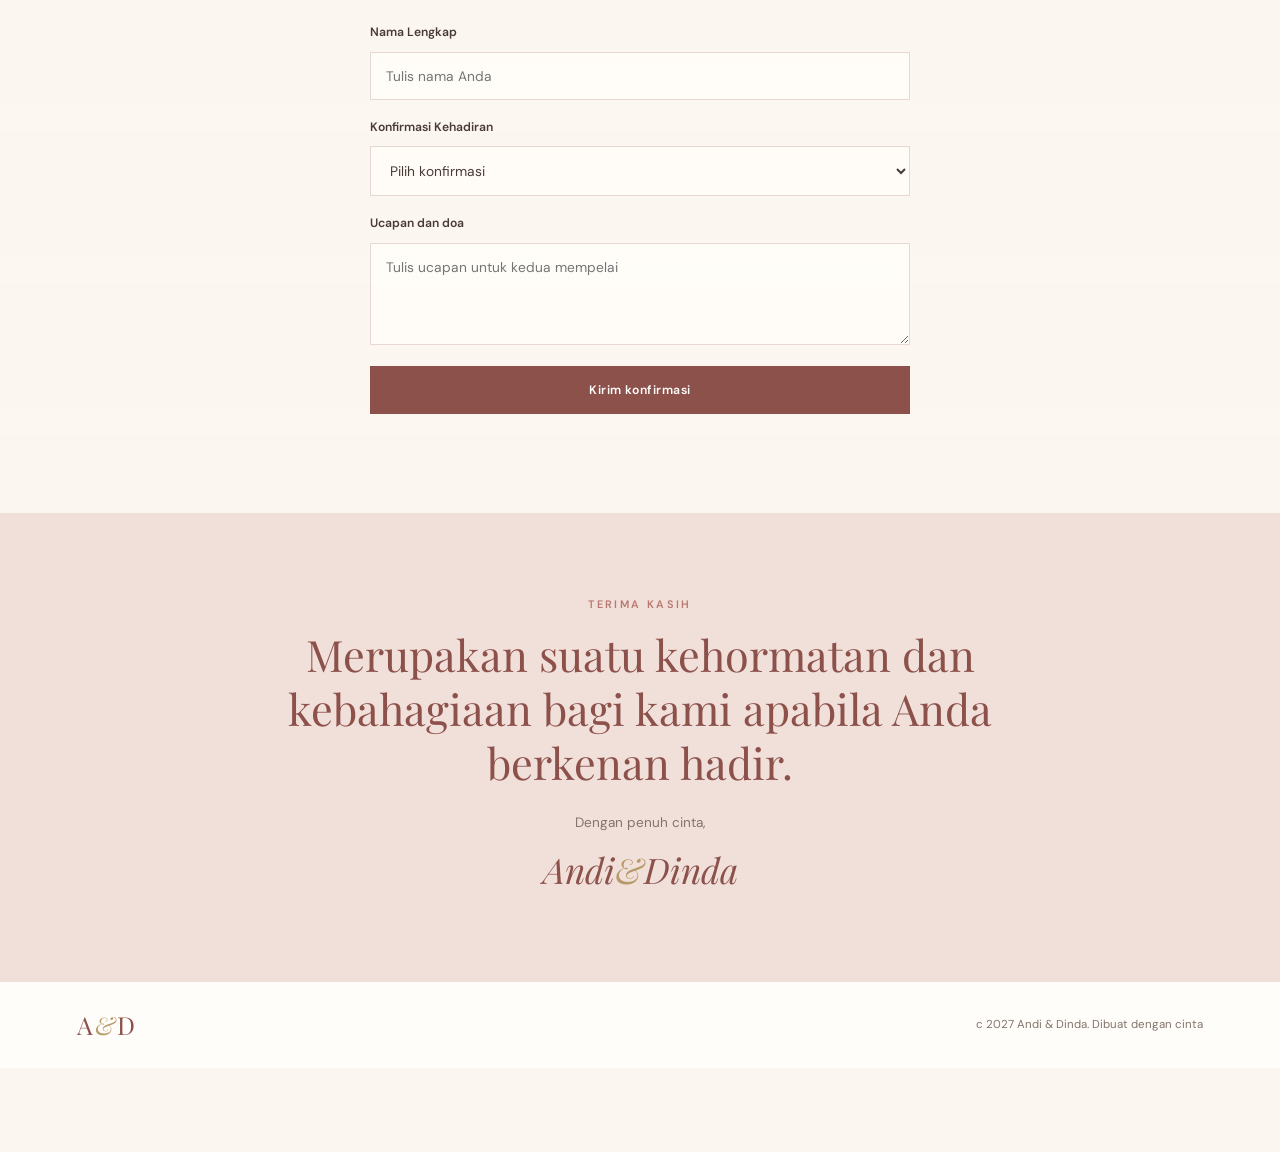
==== commit 3bf49c2e: "Refactor index.html for improved structure and content" ====
--- a/index.html
+++ b/index.html
@@ -55,16 +55,20 @@
                 </section>
 
                 <section class="quote-section">
+                    <div class="fade-in-up">
                     <div class="quote-mark">"</div>
                     <blockquote>Dan di antara tanda-tanda kekuasaan-Nya ialah Dia menciptakan pasangan-pasangan untukmu agar kamu cenderung dan merasa tentram kepadanya.</blockquote>
                     <p>QS.Ar-Rum: 21</p>
+                    </div>
                 </section>
                 <section class="section event-section" id="acara">
+                    <div class="fade-in-up">
                     <p class="eyebrow">SAVE THE DATE</p>
                     <h2>Rangkaian Acara</h2>
                     <p class="section-lead">Catat tanggalnya dan luangkan waktu untuk merayakan hari istimewa bersama kami.</p>
+                    </div>
                 <div class="event-grid">
-                    <article class="event-card">
+                    <article class="event-card fade-in-up">
                         <div class="event-icon" aria-hidden="true">♡</div>
                         <p class="eyebrow">ACARA PERTAMA</p>
                         <h3>Akad Nikah</h3>
@@ -72,7 +76,7 @@
                         <p>08.00 WIB - Selesai</p>
                         <p>Masjid Al-Ikhlas<br>Jl.Melati No.10, Subang</p>
                     </article>
-                    <article class="event-card event-card-featured">
+                    <article class="event-card event-card-featured fade-in-up">
                         <div class="event-icon" aria-hidden="true">✧</div>
                         <p class="eyebrow">ACARA KEDUA</p>
                         <h3>Resepsi</h3>
@@ -244,6 +248,38 @@
                 });
 
               }
+            document.addEventListener("DOMContentLoaded", function () {
+                // Konfigurasi khusus untuk sistem deteksi halaman penuh (Slide-by-Slide)
+                const slideObserverOptions = {
+                    root: null,
+                    rootMargin: "0px",
+                    threshold: 0.5 /* Elemen pemicu aktif saat setengah bagian slide sudah masuk layar penuh */
+                };
+
+                const slideObserver = new IntersectionObserver((entries) => {
+                    entries.forEach((entry) => {
+                        // Ambil semua elemen animasi di dalam slide ini
+                        const animElements = entry.target.querySelectorAll('.fade-in-up');
+                        
+                        if (entry.isIntersecting) {
+                            // Saat slide aktif dibuka, munculkan animasinya
+                            animElements.forEach((el) => {
+                                el.classList.add('active');
+                            });
+                        } else {
+                            // Saat slide ditinggalkan/pindah, reset animasi ke posisi semula (transparan lagi)
+                            // Ini membuat efek animasi muncul kembali saat pengguna kembali ke slide ini
+                            animElements.forEach((el) => {
+                                el.classList.remove('active');
+                            });
+                        }
+                    });
+                }, slideObserverOptions);
+
+                // Daftarkan semua section (hero, mempelai, quote, acara) sebagai target slide
+                const slides = document.querySelectorAll('section');
+                slides.forEach((slide) => slideObserver.observe(slide));
+            });
         </script>
     </body>
     </html>
--- a/style.css
+++ b/style.css
@@ -784,4 +784,122 @@
   background: #8b6b52;
   color: white;
   cursor: pointer;
-}+}
+
+/* === ANIMASI ESTETIK UNDANGAN ==== */
+/* animasi muncul perlahan */
+@keyframes fadeIn {
+   from {
+      opacity: 0;
+   }
+   to {
+      opacity: 1;
+   }
+}
+
+/* Animasi naik perlahan */
+@keyframes risetUp {
+   from {
+      opacity: 0;
+      transform: translateY(0);
+   }
+}
+?* animasi halaman hero */
+.hero-content {
+   animation: risetUp 1.2s ease-out both;
+}
+
+/* tulisan judul */
+.hero h1 {
+   animation: fadeIn 1.8s ease both;
+}
+
+/* foto mempelai */
+.person-card img {
+   animation: fadeIn 1.5s ease both;
+   transition: transform 0.5s ease, box shadow 0.5s ease;
+}
+.person-card img:hover {
+   transform: scale(1.04);
+   box-shadow: 0 10px 28px rgba(140, 81, 75, 0.18);
+}
+/* fhoto galeri */
+.gallery-grid img {
+   transition: transform 0.5s ease, filter 0.5s ease;
+}
+
+.gallery-grid img:hover {
+   transform: scale(1.04);
+   filter: brightness(1.05);
+}
+/*kartu acara dan hadiah */
+.event-card,
+.gift-card {
+   transition: transform 0.35s ease,
+   box-shadow 0.35s ease;
+}
+.event-card:hover,
+.gift-card:hover {
+   transform: translateY(-5px);
+   box-shadow: 0 10px 24px rgba(140, 81, 75, 0.12);
+}
+/* tombol menu bawah */
+.bottom-menu .menu-item {
+   transition: transform 0.25s ease, color 0.25s ease;
+}
+.bottom-menu .menu-item:hover {
+   transform: translateY(-4px);
+}
+/* hormati pengaturan pengurangan animasi */
+@media (prefers-reduced-motion:reduce) {
+   .hero-content,
+   .hero h1,
+   .person-card img {
+      animation: none;
+   }
+
+.person-card img,
+.gallery-grid img,
+.event-card,
+.gift-card,
+.bottom-menu .menu-item {
+   transition: none;
+}
+}
+/* animasi seluruh bagian saat di scroll */
+ @keyframes slideSection {
+    from {
+       opacity: 0;
+       transform: translateY(120px) scale(0.94);
+    }
+    to {
+       opacity: 1;
+       transform: translateY(0) scale(1);
+    }
+ }
+/* efek muncul saat bagian memasuki layar */
+@supports (animation-timeline:view()) {
+   .intro-section,
+   .quote-section,
+   .event-section,
+   .gallery-section,
+   .gift-section,
+   .rsvp-section,
+   .closing-section {
+      animation: sectionReveal linear both;
+      animation-timeline: view();
+      animation-range: entry 0% entry 70%;
+   }
+}
+@media (prefers-reduced-motion:reduce) {
+   .intro-section,
+   .quote-section,
+   .event-section,
+   .gallery-section,
+   .gift-section,
+   .rsvp-section,
+   .closing-section {
+      animation: none !important;
+   }
+}
+
